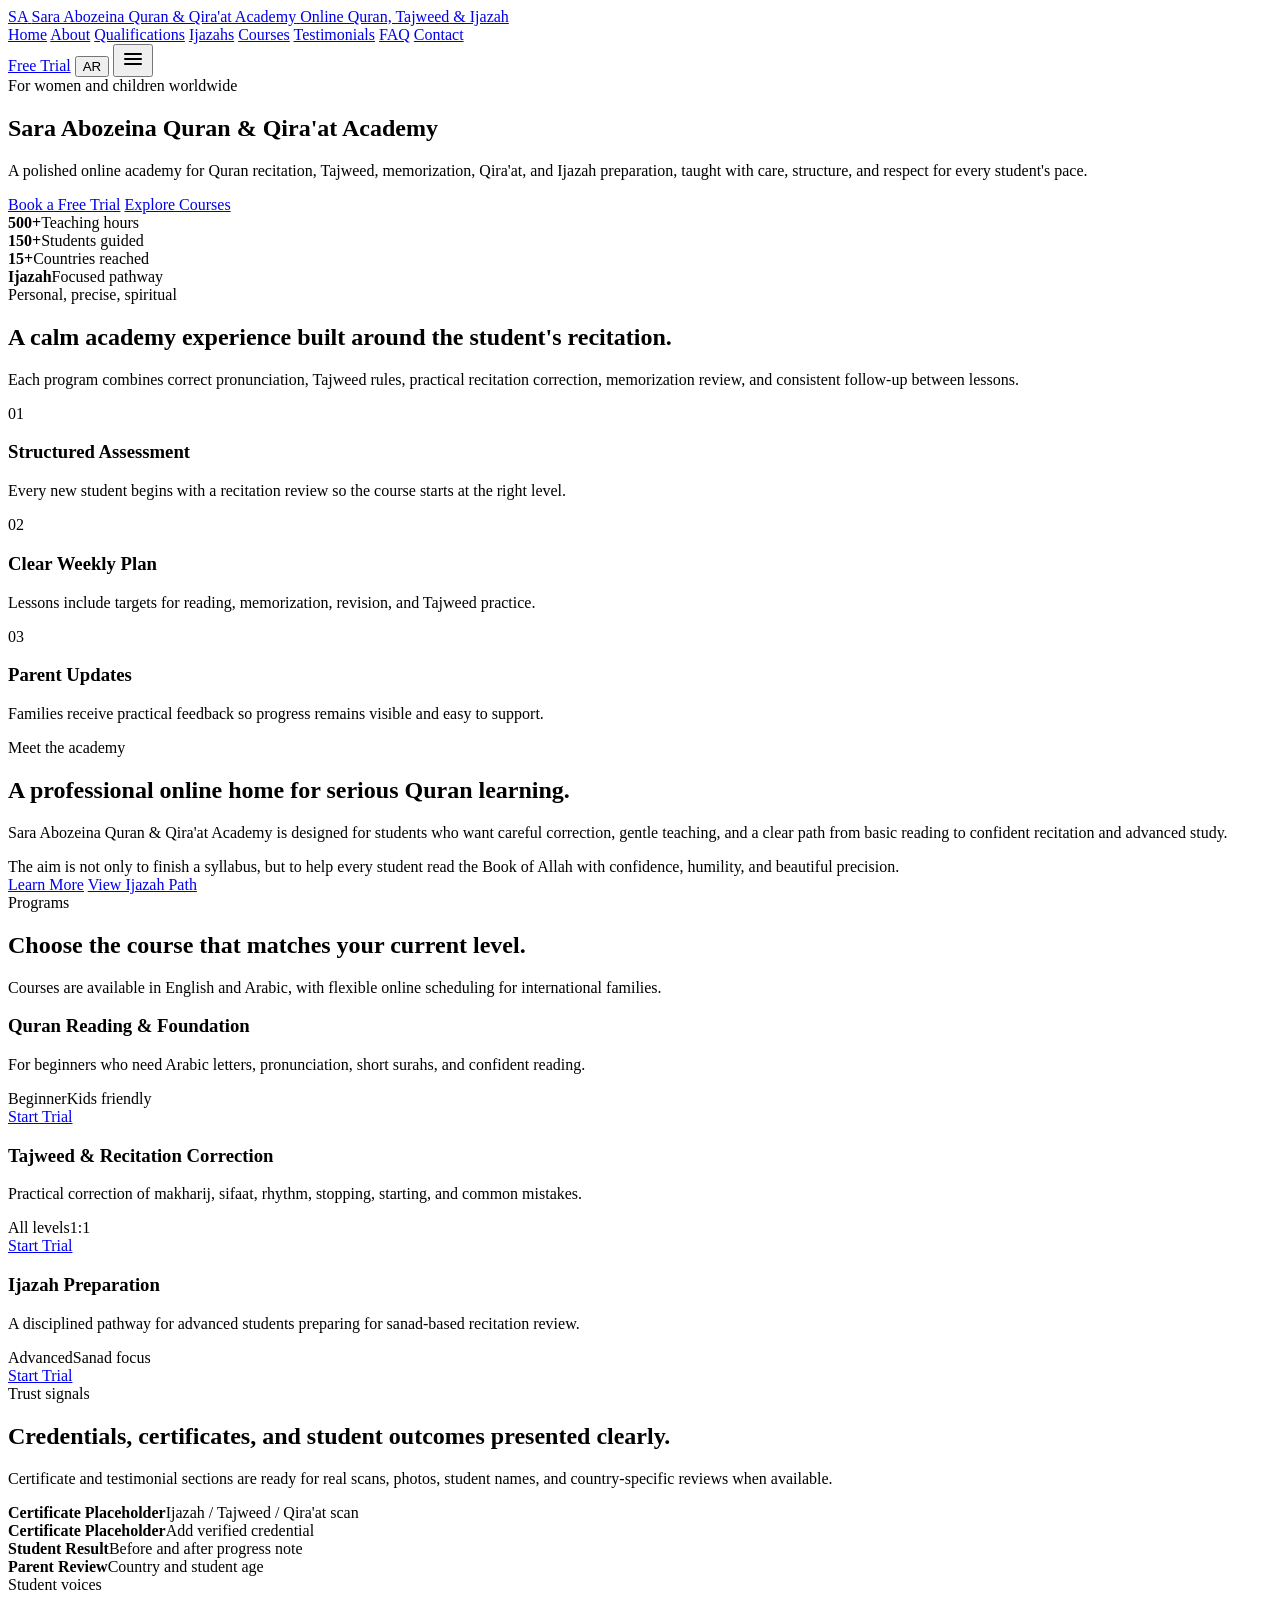
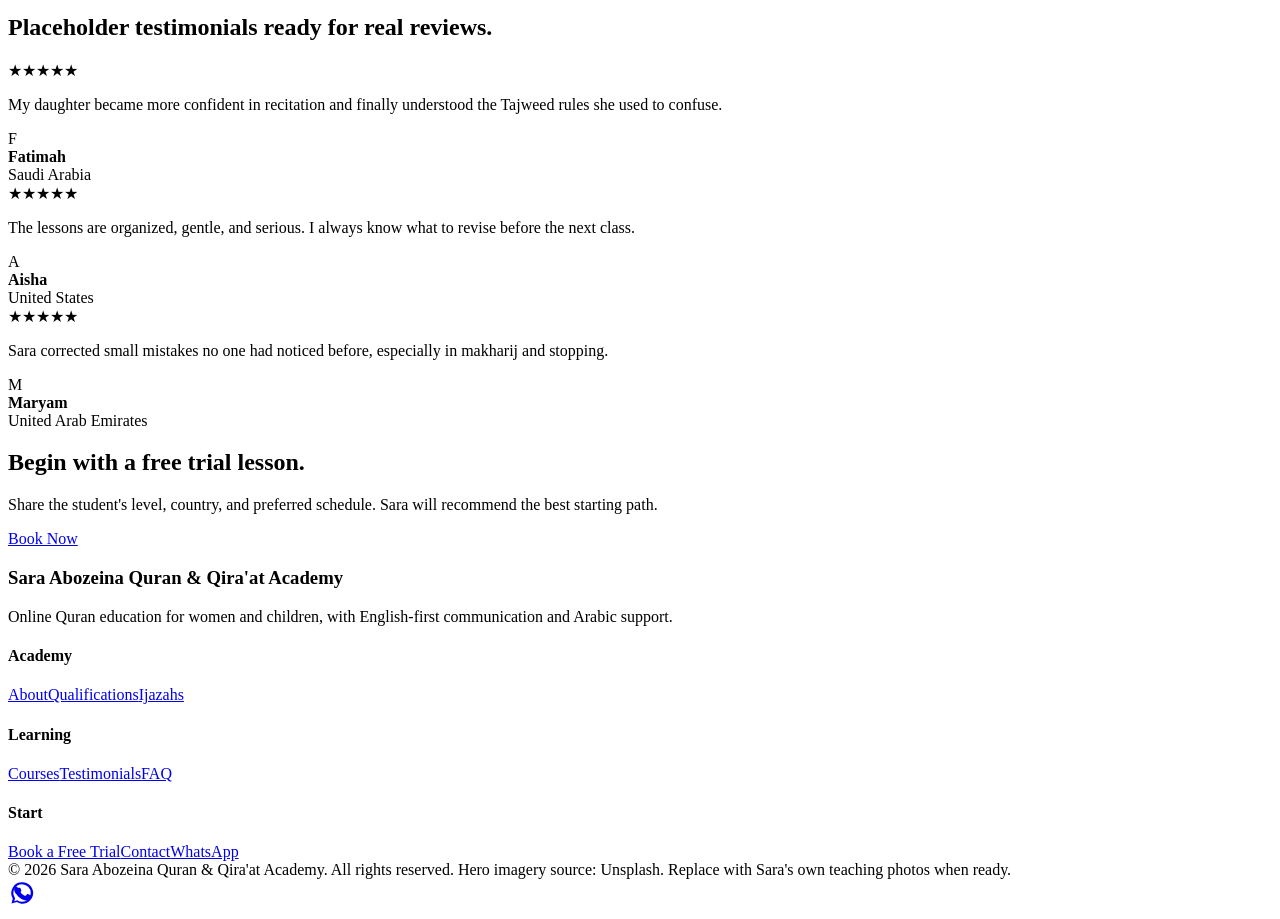
==== index.html @ 7ac43f40 "Add files via upload" ====
<!doctype html>
<html lang="en">
<head>
  <meta charset="utf-8">
  <meta name="viewport" content="width=device-width, initial-scale=1">
  <title>Sara Abozeina Quran & Qira'at Academy | Online Quran, Tajweed, and Ijazah</title>
  <meta name="description" content="Elegant bilingual online Quran academy led by Sara Abozeina, offering Quran recitation, Tajweed, memorization, Qira'at, and Ijazah preparation for women and children.">
  <meta property="og:title" content="Sara Abozeina Quran & Qira'at Academy">
  <meta property="og:description" content="Online Quran, Tajweed, Qira'at, and Ijazah learning with a certified female teacher.">
  <meta property="og:type" content="website">
  <link rel="canonical" href="https://quraan022.github.io/">
  <script type="application/ld+json">
  {
    "@context": "https://schema.org",
    "@type": "EducationalOrganization",
    "name": "Sara Abozeina Quran & Qira'at Academy",
    "description": "Online Quran, Tajweed, memorization, Qira'at, and Ijazah preparation for women and children.",
    "url": "https://quraan022.github.io/",
    "sameAs": [],
    "areaServed": "Worldwide",
    "availableLanguage": ["English", "Arabic"],
    "offers": {
      "@type": "Offer",
      "name": "Free Quran Trial Lesson",
      "category": "Online Quran Education"
    },
    "hasOfferCatalog": {
      "@type": "OfferCatalog",
      "name": "Online Quran Courses",
      "itemListElement": [
        { "@type": "Offer", "itemOffered": { "@type": "Course", "name": "Quran Reading Foundation" } },
        { "@type": "Offer", "itemOffered": { "@type": "Course", "name": "Tajweed and Recitation Correction" } },
        { "@type": "Offer", "itemOffered": { "@type": "Course", "name": "Ijazah Preparation" } }
      ]
    }
  }
  </script>
  <link rel="stylesheet" href="assets/css/styles.css">
</head>
<body>
  <header class="site-header">
    <div class="nav-wrap">
      <a class="brand" href="index.html" aria-label="Sara Abozeina Quran & Qira'at Academy">
        <span class="brand-mark">SA</span>
        <span>
          <span class="brand-name" data-en="Sara Abozeina Quran & Qira'at Academy" data-ar="أكاديمية سارة أبوزينة للقرآن والقراءات">Sara Abozeina Quran & Qira'at Academy</span>
          <span class="brand-sub" data-en="Online Quran, Tajweed & Ijazah" data-ar="تعليم القرآن والتجويد والإجازة عن بعد">Online Quran, Tajweed & Ijazah</span>
        </span>
      </a>
      <nav class="nav-links" aria-label="Primary navigation">
        <a class="active" href="index.html" data-en="Home" data-ar="الرئيسية">Home</a>
        <a href="about.html" data-en="About" data-ar="عن المعلمة">About</a>
        <a href="qualifications.html" data-en="Qualifications" data-ar="المؤهلات">Qualifications</a>
        <a href="ijazahs.html" data-en="Ijazahs" data-ar="الإجازات">Ijazahs</a>
        <a href="courses.html" data-en="Courses" data-ar="الدورات">Courses</a>
        <a href="testimonials.html" data-en="Testimonials" data-ar="آراء الطالبات">Testimonials</a>
        <a href="faq.html" data-en="FAQ" data-ar="الأسئلة">FAQ</a>
        <a href="contact.html" data-en="Contact" data-ar="تواصل">Contact</a>
      </nav>
      <div class="nav-actions">
        <a class="btn btn-primary" href="book.html" data-en="Free Trial" data-ar="تجربة مجانية">Free Trial</a>
        <button class="lang-toggle" type="button">AR</button>
        <button class="menu-toggle" type="button" aria-expanded="false" aria-label="Open menu">
          <svg width="24" height="24" viewBox="0 0 24 24" fill="none" aria-hidden="true"><path d="M4 7h16M4 12h16M4 17h16" stroke="currentColor" stroke-width="2" stroke-linecap="round"/></svg>
        </button>
      </div>
    </div>
  </header>

  <main class="main">
    <section class="hero">
      <div class="hero-inner">
        <div class="hero-content">
          <span class="eyebrow" data-en="For women and children worldwide" data-ar="للنساء والأطفال حول العالم">For women and children worldwide</span>
          <h1 data-en="Sara Abozeina Quran & Qira'at Academy" data-ar="أكاديمية سارة أبوزينة للقرآن والقراءات">Sara Abozeina Quran & Qira'at Academy</h1>
          <p data-en="A polished online academy for Quran recitation, Tajweed, memorization, Qira'at, and Ijazah preparation, taught with care, structure, and respect for every student's pace." data-ar="أكاديمية إلكترونية راقية لتعليم تلاوة القرآن والتجويد والحفظ والقراءات والاستعداد للإجازة، بمنهج واضح ورعاية تناسب مستوى كل طالبة وطفل.">A polished online academy for Quran recitation, Tajweed, memorization, Qira'at, and Ijazah preparation, taught with care, structure, and respect for every student's pace.</p>
          <div class="hero-actions">
            <a class="btn btn-primary" href="book.html" data-en="Book a Free Trial" data-ar="احجزي تجربة مجانية">Book a Free Trial</a>
            <a class="btn btn-secondary" href="courses.html" data-en="Explore Courses" data-ar="استكشفي الدورات">Explore Courses</a>
          </div>
          <div class="hero-badges" aria-label="Academy highlights">
            <div class="metric"><strong>500+</strong><span data-en="Teaching hours" data-ar="ساعة تدريس">Teaching hours</span></div>
            <div class="metric"><strong>150+</strong><span data-en="Students guided" data-ar="طالبة وطالب">Students guided</span></div>
            <div class="metric"><strong>15+</strong><span data-en="Countries reached" data-ar="دولة">Countries reached</span></div>
            <div class="metric"><strong data-en="Ijazah" data-ar="إجازة">Ijazah</strong><span data-en="Focused pathway" data-ar="مسار متخصص">Focused pathway</span></div>
          </div>
        </div>
      </div>
    </section>

    <section class="section">
      <div class="container">
        <div class="section-head">
          <div>
            <span class="eyebrow" data-en="Personal, precise, spiritual" data-ar="تعليم شخصي ومتقن وإيماني">Personal, precise, spiritual</span>
            <h2 data-en="A calm academy experience built around the student's recitation." data-ar="تجربة تعليمية هادئة تتمحور حول تلاوة الطالبة.">A calm academy experience built around the student's recitation.</h2>
          </div>
          <p data-en="Each program combines correct pronunciation, Tajweed rules, practical recitation correction, memorization review, and consistent follow-up between lessons." data-ar="تجمع البرامج بين تصحيح النطق، قواعد التجويد، التطبيق العملي، مراجعة الحفظ، والمتابعة المنتظمة بين الحصص.">Each program combines correct pronunciation, Tajweed rules, practical recitation correction, memorization review, and consistent follow-up between lessons.</p>
        </div>
        <div class="grid grid-3">
          <article class="card">
            <div class="icon">01</div>
            <h3 data-en="Structured Assessment" data-ar="تقييم منظم">Structured Assessment</h3>
            <p data-en="Every new student begins with a recitation review so the course starts at the right level." data-ar="تبدأ كل طالبة بتقييم للتلاوة حتى يبدأ البرنامج من المستوى المناسب.">Every new student begins with a recitation review so the course starts at the right level.</p>
          </article>
          <article class="card">
            <div class="icon">02</div>
            <h3 data-en="Clear Weekly Plan" data-ar="خطة أسبوعية واضحة">Clear Weekly Plan</h3>
            <p data-en="Lessons include targets for reading, memorization, revision, and Tajweed practice." data-ar="تشمل الحصص أهدافا للقراءة والحفظ والمراجعة والتطبيق التجويدي.">Lessons include targets for reading, memorization, revision, and Tajweed practice.</p>
          </article>
          <article class="card">
            <div class="icon">03</div>
            <h3 data-en="Parent Updates" data-ar="متابعة مع ولي الأمر">Parent Updates</h3>
            <p data-en="Families receive practical feedback so progress remains visible and easy to support." data-ar="تحصل الأسرة على ملاحظات عملية حتى يكون التقدم واضحا وسهل المتابعة.">Families receive practical feedback so progress remains visible and easy to support.</p>
          </article>
        </div>
      </div>
    </section>

    <section class="section alt">
      <div class="container split">
        <div class="portrait-panel" role="img" aria-label="Quran learning environment"></div>
        <div>
          <span class="eyebrow" data-en="Meet the academy" data-ar="عن الأكاديمية">Meet the academy</span>
          <h2 data-en="A professional online home for serious Quran learning." data-ar="بيئة إلكترونية احترافية لتعلم القرآن بجدية.">A professional online home for serious Quran learning.</h2>
          <p class="lead" data-en="Sara Abozeina Quran & Qira'at Academy is designed for students who want careful correction, gentle teaching, and a clear path from basic reading to confident recitation and advanced study." data-ar="صممت أكاديمية سارة أبوزينة للطالبات والأطفال الذين يريدون تصحيحا دقيقا، تعليما رفيقا، ومسارا واضحا من القراءة الأساسية إلى التلاوة المتقنة والدراسة المتقدمة.">Sara Abozeina Quran & Qira'at Academy is designed for students who want careful correction, gentle teaching, and a clear path from basic reading to confident recitation and advanced study.</p>
          <div class="quote-panel" data-en="The aim is not only to finish a syllabus, but to help every student read the Book of Allah with confidence, humility, and beautiful precision." data-ar="الهدف ليس إنهاء منهج فقط، بل أن تقرأ كل طالبة كتاب الله بثقة وخشوع وإتقان جميل.">The aim is not only to finish a syllabus, but to help every student read the Book of Allah with confidence, humility, and beautiful precision.</div>
          <div class="section-actions">
            <a class="btn btn-outline" href="about.html" data-en="Learn More" data-ar="اعرفي المزيد">Learn More</a>
            <a class="btn btn-primary" href="ijazahs.html" data-en="View Ijazah Path" data-ar="مسار الإجازة">View Ijazah Path</a>
          </div>
        </div>
      </div>
    </section>

    <section class="section">
      <div class="container">
        <div class="section-head center">
          <span class="eyebrow" data-en="Programs" data-ar="البرامج">Programs</span>
          <h2 data-en="Choose the course that matches your current level." data-ar="اختاري الدورة المناسبة لمستواك الحالي.">Choose the course that matches your current level.</h2>
          <p data-en="Courses are available in English and Arabic, with flexible online scheduling for international families." data-ar="الدورات متاحة بالإنجليزية والعربية مع مواعيد مرنة للأسر في مختلف الدول.">Courses are available in English and Arabic, with flexible online scheduling for international families.</p>
        </div>
        <div class="grid grid-3">
          <article class="course">
            <h3 data-en="Quran Reading & Foundation" data-ar="تأسيس قراءة القرآن">Quran Reading & Foundation</h3>
            <p data-en="For beginners who need Arabic letters, pronunciation, short surahs, and confident reading." data-ar="للمبتدئات والأطفال لتعلم الحروف والنطق والسور القصيرة والقراءة بثقة.">For beginners who need Arabic letters, pronunciation, short surahs, and confident reading.</p>
            <div class="course-meta"><span class="pill" data-en="Beginner" data-ar="مبتدئ">Beginner</span><span class="pill" data-en="Kids friendly" data-ar="مناسب للأطفال">Kids friendly</span></div>
            <a class="btn btn-outline" href="book.html" data-en="Start Trial" data-ar="ابدئي التجربة">Start Trial</a>
          </article>
          <article class="course">
            <h3 data-en="Tajweed & Recitation Correction" data-ar="التجويد وتصحيح التلاوة">Tajweed & Recitation Correction</h3>
            <p data-en="Practical correction of makharij, sifaat, rhythm, stopping, starting, and common mistakes." data-ar="تصحيح عملي للمخارج والصفات والإيقاع والوقف والابتداء والأخطاء الشائعة.">Practical correction of makharij, sifaat, rhythm, stopping, starting, and common mistakes.</p>
            <div class="course-meta"><span class="pill" data-en="All levels" data-ar="كل المستويات">All levels</span><span class="pill" data-en="1:1" data-ar="فردي">1:1</span></div>
            <a class="btn btn-outline" href="book.html" data-en="Start Trial" data-ar="ابدئي التجربة">Start Trial</a>
          </article>
          <article class="course">
            <h3 data-en="Ijazah Preparation" data-ar="الاستعداد للإجازة">Ijazah Preparation</h3>
            <p data-en="A disciplined pathway for advanced students preparing for sanad-based recitation review." data-ar="مسار منضبط للطالبات المتقدمات للاستعداد للمراجعة بالسند.">A disciplined pathway for advanced students preparing for sanad-based recitation review.</p>
            <div class="course-meta"><span class="pill" data-en="Advanced" data-ar="متقدم">Advanced</span><span class="pill" data-en="Sanad focus" data-ar="تركيز على السند">Sanad focus</span></div>
            <a class="btn btn-outline" href="book.html" data-en="Start Trial" data-ar="ابدئي التجربة">Start Trial</a>
          </article>
        </div>
      </div>
    </section>

    <section class="section alt">
      <div class="container">
        <div class="section-head">
          <div>
            <span class="eyebrow" data-en="Trust signals" data-ar="ما يعزز الثقة">Trust signals</span>
            <h2 data-en="Credentials, certificates, and student outcomes presented clearly." data-ar="المؤهلات والشهادات ونتائج الطالبات تعرض بوضوح.">Credentials, certificates, and student outcomes presented clearly.</h2>
          </div>
          <p data-en="Certificate and testimonial sections are ready for real scans, photos, student names, and country-specific reviews when available." data-ar="أقسام الشهادات وآراء الطالبات جاهزة لإضافة الصور الحقيقية والأسماء والدول عند توفرها.">Certificate and testimonial sections are ready for real scans, photos, student names, and country-specific reviews when available.</p>
        </div>
        <div class="grid grid-4">
          <div class="certificate"><div><strong data-en="Certificate Placeholder" data-ar="مكان صورة شهادة">Certificate Placeholder</strong><span data-en="Ijazah / Tajweed / Qira'at scan" data-ar="صورة إجازة أو شهادة تجويد أو قراءات">Ijazah / Tajweed / Qira'at scan</span></div></div>
          <div class="certificate"><div><strong data-en="Certificate Placeholder" data-ar="مكان صورة شهادة">Certificate Placeholder</strong><span data-en="Add verified credential" data-ar="إضافة مؤهل موثق">Add verified credential</span></div></div>
          <div class="certificate"><div><strong data-en="Student Result" data-ar="نتيجة طالبة">Student Result</strong><span data-en="Before and after progress note" data-ar="ملاحظة تقدم قبل وبعد">Before and after progress note</span></div></div>
          <div class="certificate"><div><strong data-en="Parent Review" data-ar="رأي ولي الأمر">Parent Review</strong><span data-en="Country and student age" data-ar="الدولة وعمر الطالبة">Country and student age</span></div></div>
        </div>
      </div>
    </section>

    <section class="section">
      <div class="container">
        <div class="section-head center">
          <span class="eyebrow" data-en="Student voices" data-ar="آراء الطالبات">Student voices</span>
          <h2 data-en="Placeholder testimonials ready for real reviews." data-ar="نماذج آراء جاهزة للاستبدال بآراء حقيقية.">Placeholder testimonials ready for real reviews.</h2>
        </div>
        <div class="grid grid-3">
          <article class="testimonial">
            <div class="stars">★★★★★</div>
            <p data-en="My daughter became more confident in recitation and finally understood the Tajweed rules she used to confuse." data-ar="ابنتي أصبحت أكثر ثقة في التلاوة وفهمت قواعد التجويد التي كانت تخلط بينها.">My daughter became more confident in recitation and finally understood the Tajweed rules she used to confuse.</p>
            <div class="person"><span class="avatar">F</span><div><strong>Fatimah</strong><br><span data-en="Saudi Arabia" data-ar="السعودية">Saudi Arabia</span></div></div>
          </article>
          <article class="testimonial">
            <div class="stars">★★★★★</div>
            <p data-en="The lessons are organized, gentle, and serious. I always know what to revise before the next class." data-ar="الحصص منظمة ورفيقة وجادة، وأعرف دائما ما أراجعه قبل الحصة التالية.">The lessons are organized, gentle, and serious. I always know what to revise before the next class.</p>
            <div class="person"><span class="avatar">A</span><div><strong>Aisha</strong><br><span data-en="United States" data-ar="الولايات المتحدة">United States</span></div></div>
          </article>
          <article class="testimonial">
            <div class="stars">★★★★★</div>
            <p data-en="Sara corrected small mistakes no one had noticed before, especially in makharij and stopping." data-ar="صححت المعلمة سارة أخطاء دقيقة لم ينتبه لها أحد من قبل، خاصة في المخارج والوقف.">Sara corrected small mistakes no one had noticed before, especially in makharij and stopping.</p>
            <div class="person"><span class="avatar">M</span><div><strong>Maryam</strong><br><span data-en="United Arab Emirates" data-ar="الإمارات">United Arab Emirates</span></div></div>
          </article>
        </div>
      </div>
    </section>

    <section class="cta-band">
      <div class="container">
        <div>
          <h2 data-en="Begin with a free trial lesson." data-ar="ابدئي بحصة تجربة مجانية.">Begin with a free trial lesson.</h2>
          <p data-en="Share the student's level, country, and preferred schedule. Sara will recommend the best starting path." data-ar="شاركي مستوى الطالبة والدولة والموعد المناسب، وستقترح سارة أفضل بداية.">Share the student's level, country, and preferred schedule. Sara will recommend the best starting path.</p>
        </div>
        <a class="btn btn-primary" href="book.html" data-en="Book Now" data-ar="احجزي الآن">Book Now</a>
      </div>
    </section>
  </main>

  <footer class="site-footer">
    <div class="container">
      <div class="footer-grid">
        <div>
          <h3>Sara Abozeina Quran & Qira'at Academy</h3>
          <p data-en="Online Quran education for women and children, with English-first communication and Arabic support." data-ar="تعليم القرآن عن بعد للنساء والأطفال، بتواصل أساسي بالإنجليزية ودعم عربي.">Online Quran education for women and children, with English-first communication and Arabic support.</p>
        </div>
        <div><h4 data-en="Academy" data-ar="الأكاديمية">Academy</h4><div class="footer-links"><a href="about.html" data-en="About" data-ar="عن المعلمة">About</a><a href="qualifications.html" data-en="Qualifications" data-ar="المؤهلات">Qualifications</a><a href="ijazahs.html" data-en="Ijazahs" data-ar="الإجازات">Ijazahs</a></div></div>
        <div><h4 data-en="Learning" data-ar="التعلم">Learning</h4><div class="footer-links"><a href="courses.html" data-en="Courses" data-ar="الدورات">Courses</a><a href="testimonials.html" data-en="Testimonials" data-ar="آراء الطالبات">Testimonials</a><a href="faq.html" data-en="FAQ" data-ar="الأسئلة">FAQ</a></div></div>
        <div><h4 data-en="Start" data-ar="ابدئي">Start</h4><div class="footer-links"><a href="book.html" data-en="Book a Free Trial" data-ar="حجز تجربة مجانية">Book a Free Trial</a><a href="contact.html" data-en="Contact" data-ar="تواصل">Contact</a><a data-whatsapp-link href="#" data-en="WhatsApp" data-ar="واتساب">WhatsApp</a></div></div>
      </div>
      <div class="footer-bottom">
        <span data-en="© 2026 Sara Abozeina Quran & Qira'at Academy. All rights reserved." data-ar="© 2026 أكاديمية سارة أبوزينة للقرآن والقراءات. جميع الحقوق محفوظة.">© 2026 Sara Abozeina Quran & Qira'at Academy. All rights reserved.</span>
        <span data-en="Hero imagery source: Unsplash. Replace with Sara's own teaching photos when ready." data-ar="مصدر الصور: Unsplash. يستبدل لاحقا بصور تعليمية خاصة بسارة.">Hero imagery source: Unsplash. Replace with Sara's own teaching photos when ready.</span>
      </div>
    </div>
  </footer>

  <a class="whatsapp-float" data-whatsapp-link href="#" aria-label="WhatsApp">
    <svg width="28" height="28" viewBox="0 0 24 24" fill="none" aria-hidden="true"><path d="M8.9 7.8c.2-.4.4-.4.7-.4h.5c.2 0 .4.1.5.4.2.5.7 1.8.8 1.9.1.2.1.3 0 .5-.1.2-.2.3-.4.5-.2.2-.3.3-.1.6.2.3.8 1.3 1.7 2 .9.8 1.7 1 2 1.1.3.1.5.1.7-.2.2-.2.8-.9 1-1.2.2-.3.4-.2.7-.1.3.1 1.8.9 2.1 1 .3.2.5.2.5.4.1.2.1 1.1-.3 2.1-.4 1-2 1.8-2.8 1.9-.8.1-1.7.1-4-.8-3.4-1.3-5.6-4.8-5.8-5-.2-.3-1.4-1.9-1.4-3.6s.9-2.6 1.2-3Z" fill="currentColor"/><path d="M12 2.8a9.2 9.2 0 0 0-7.9 13.9L3 21l4.5-1.2A9.2 9.2 0 1 0 12 2.8Zm0 1.7a7.5 7.5 0 0 1 0 15 7.4 7.4 0 0 1-3.8-1l-.3-.2-2.5.7.7-2.4-.2-.4A7.5 7.5 0 0 1 12 4.5Z" fill="currentColor"/></svg>
  </a>
  <script src="assets/js/site.js"></script>
</body>
</html>
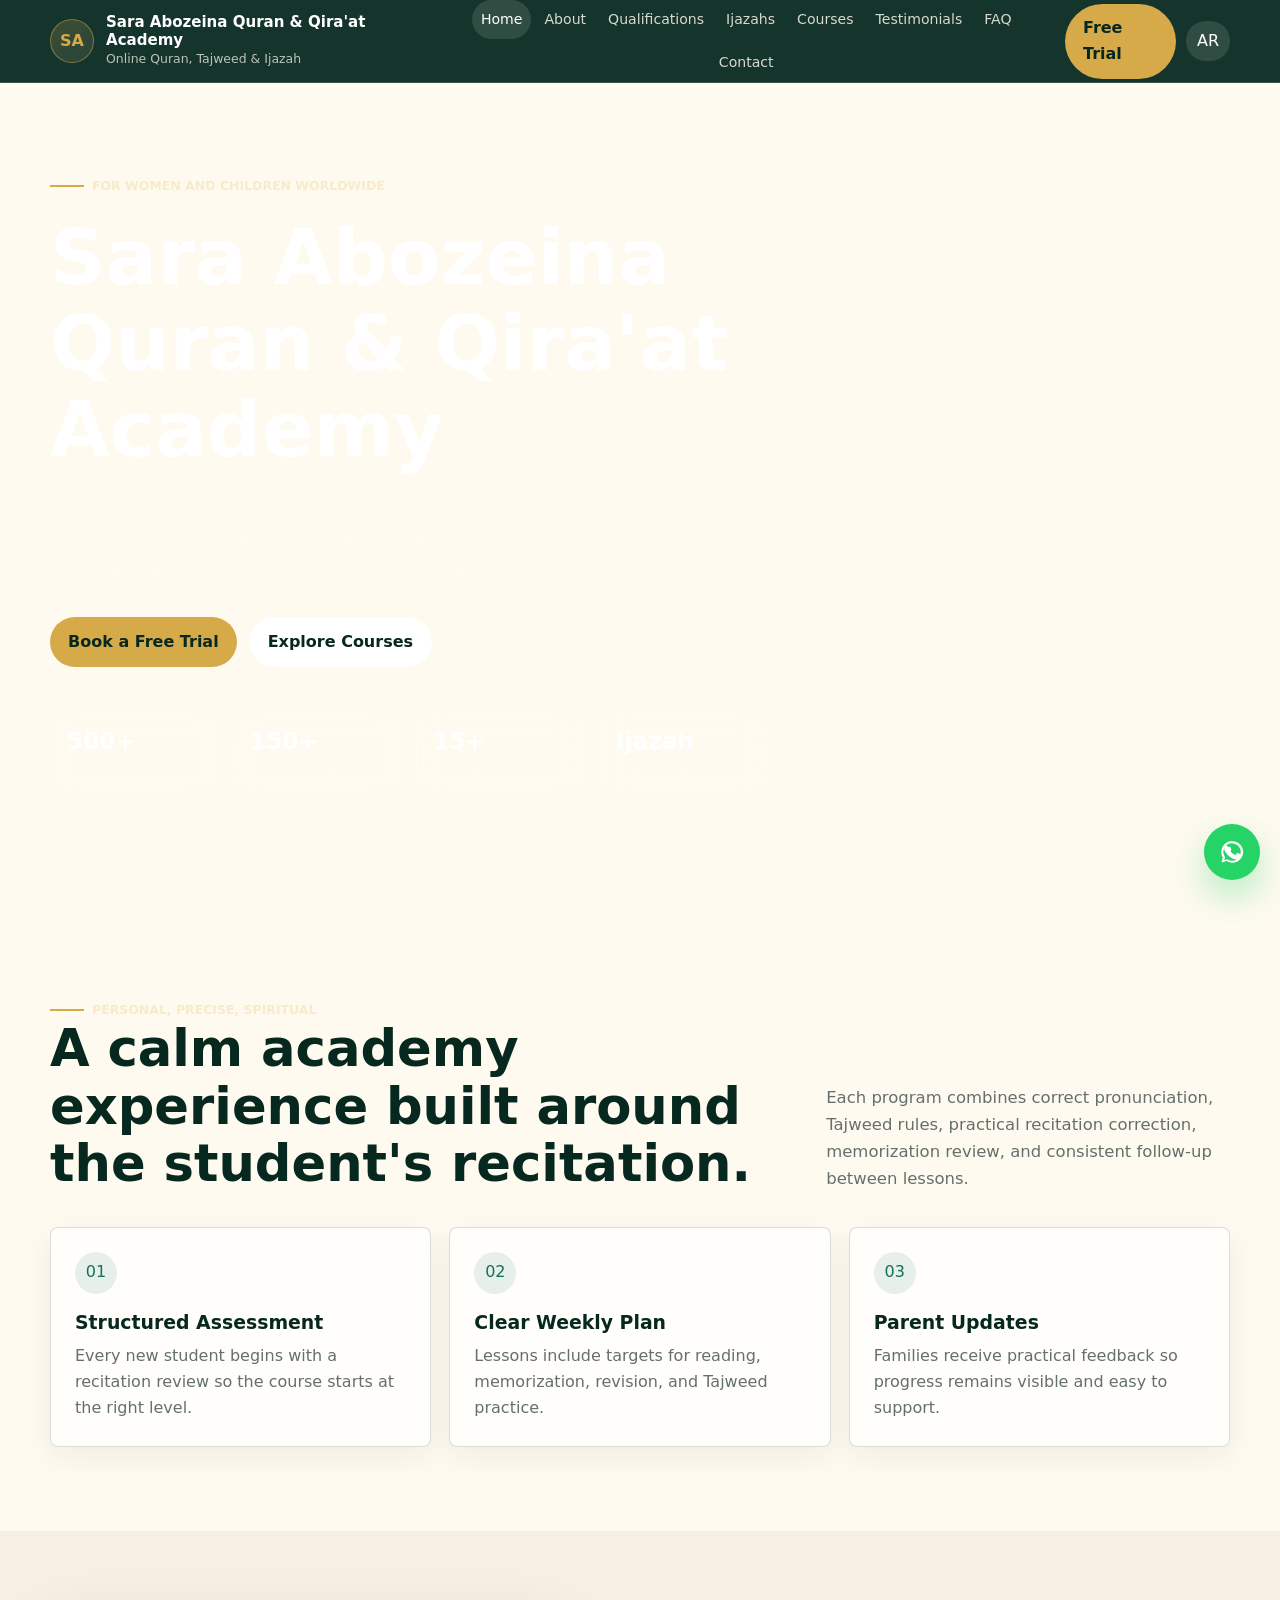
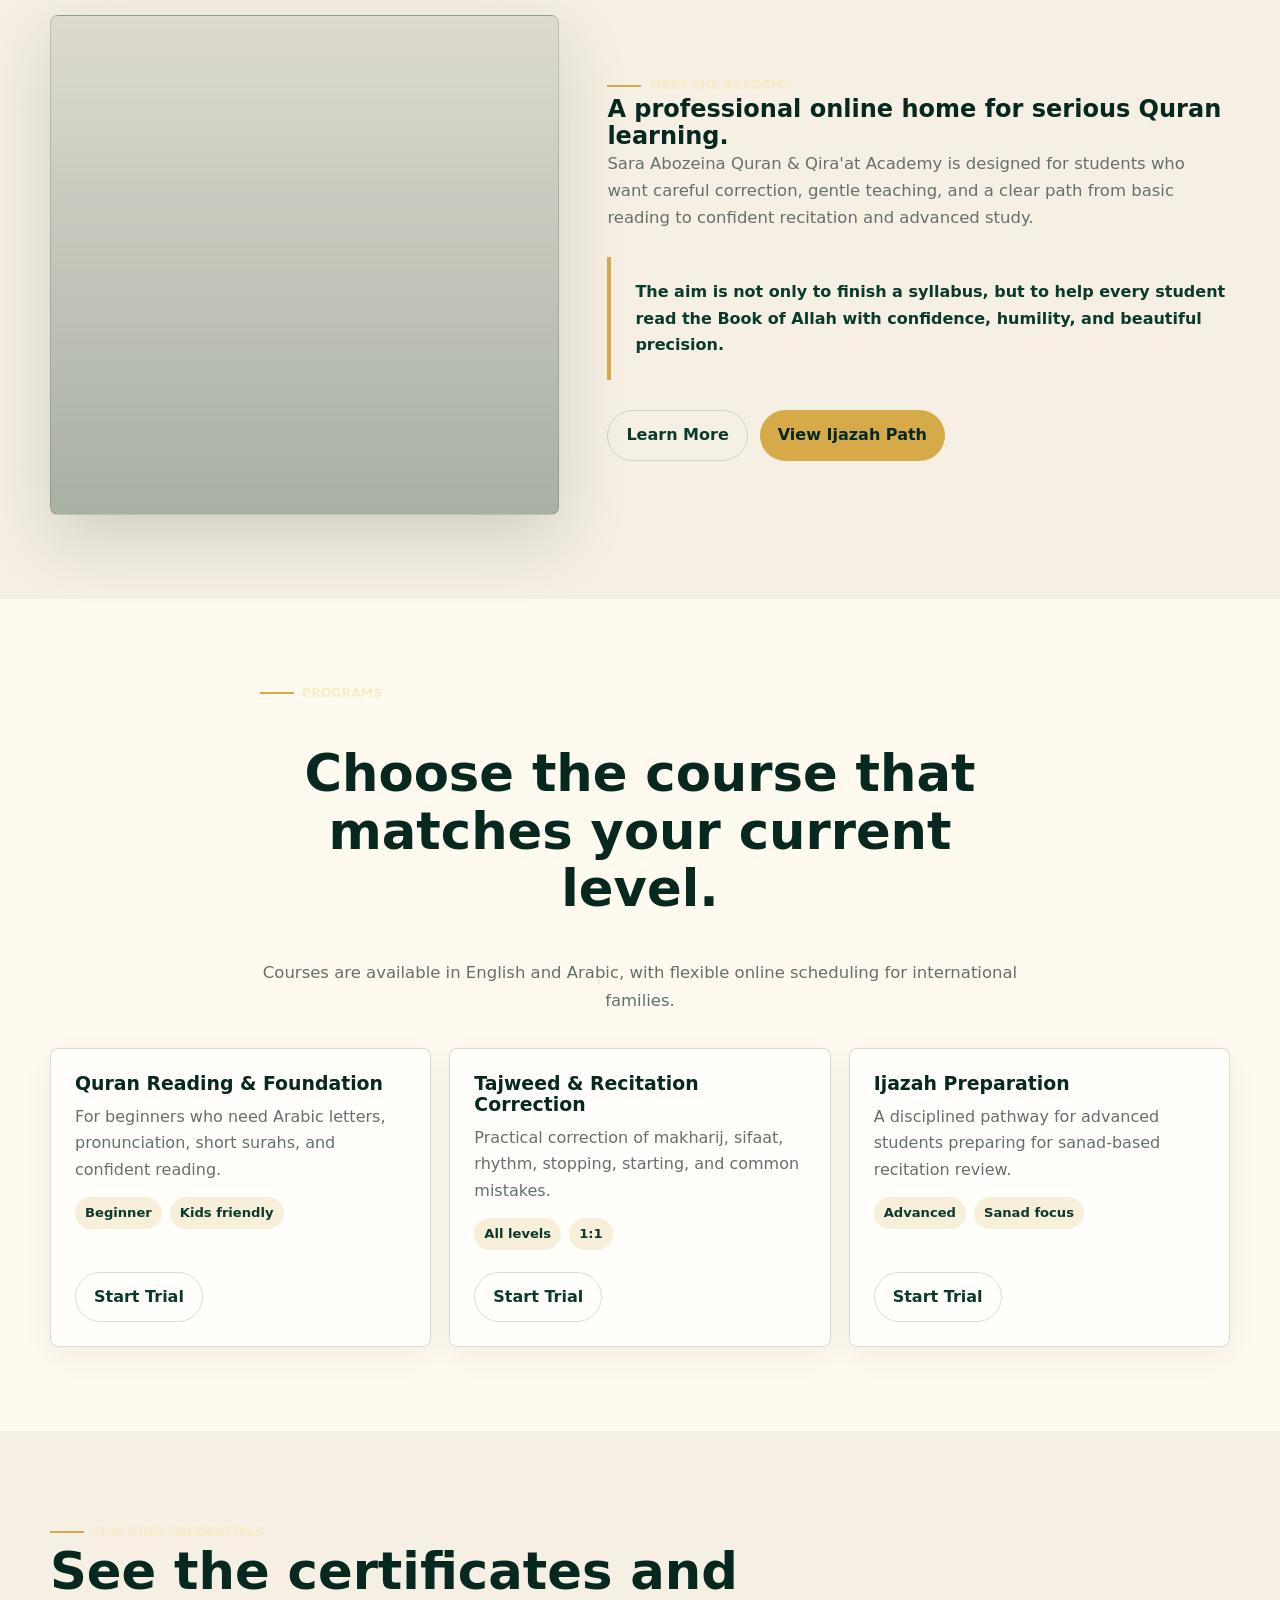
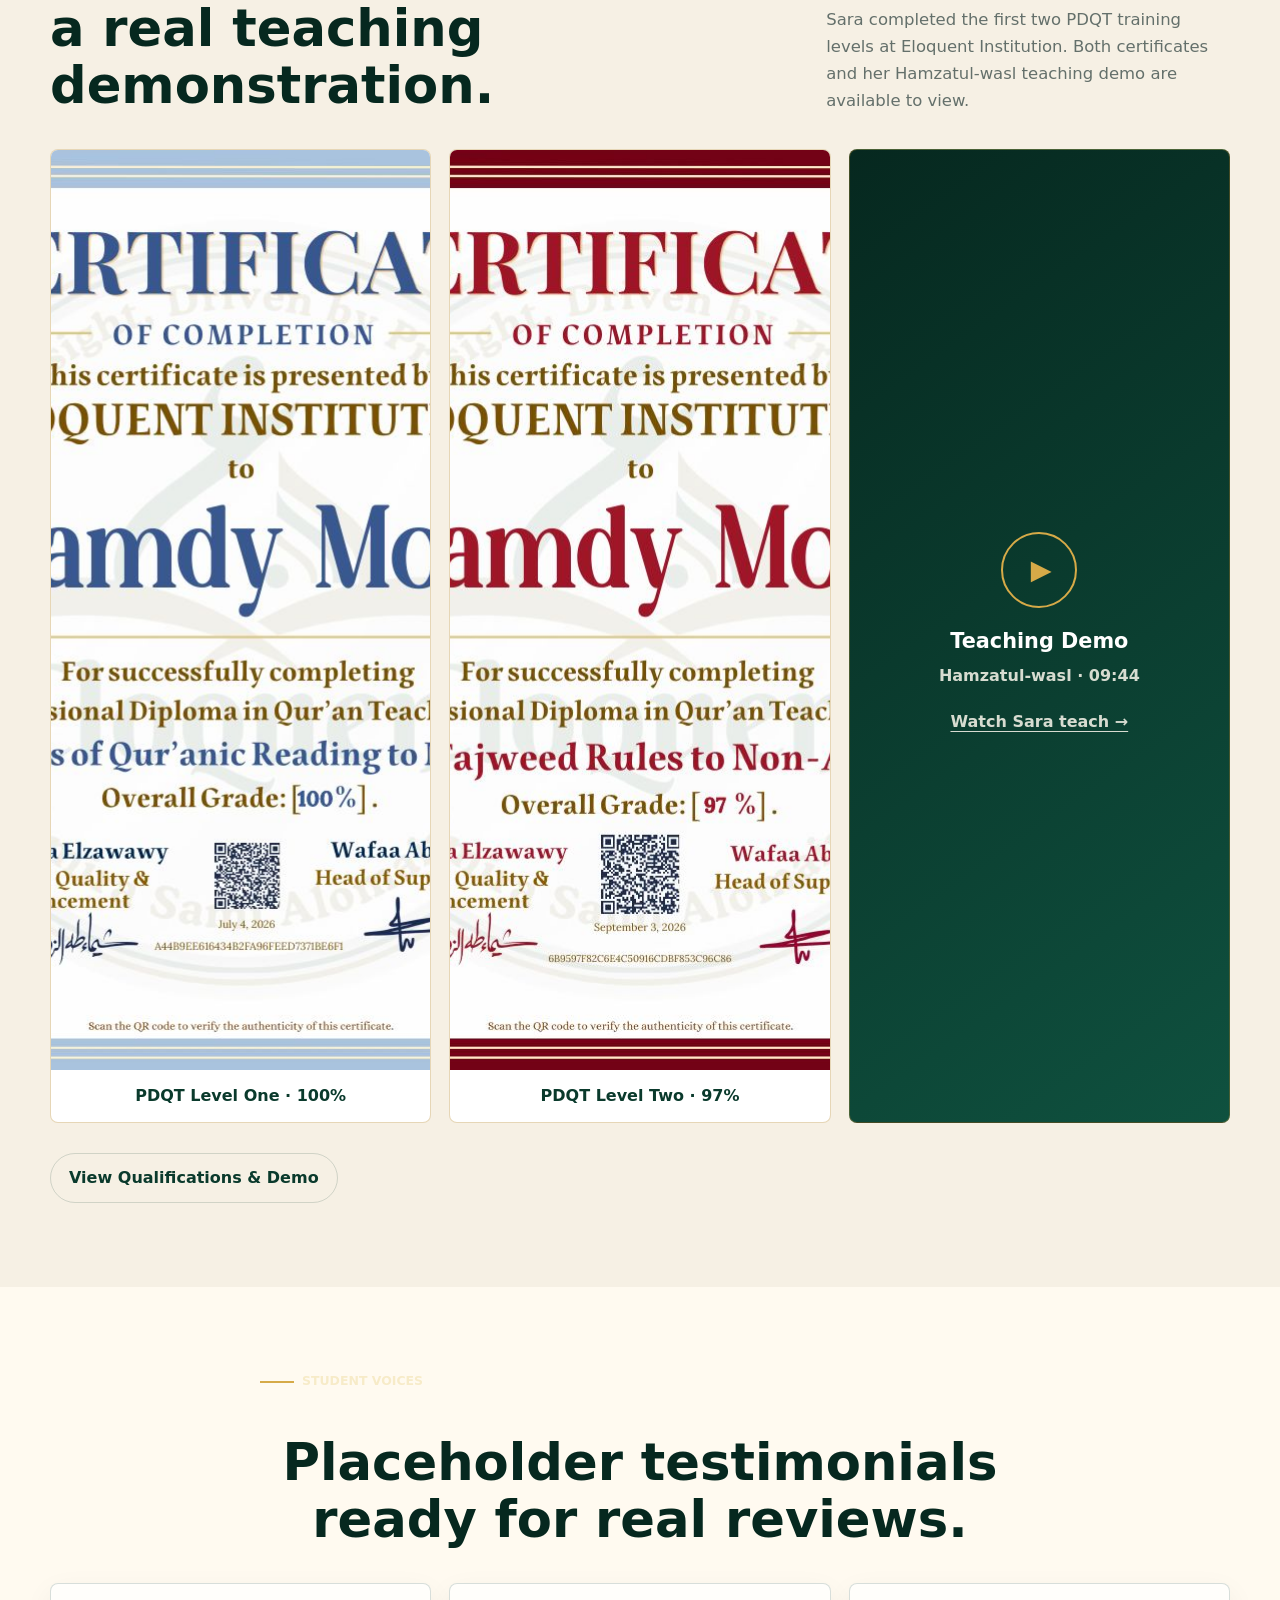
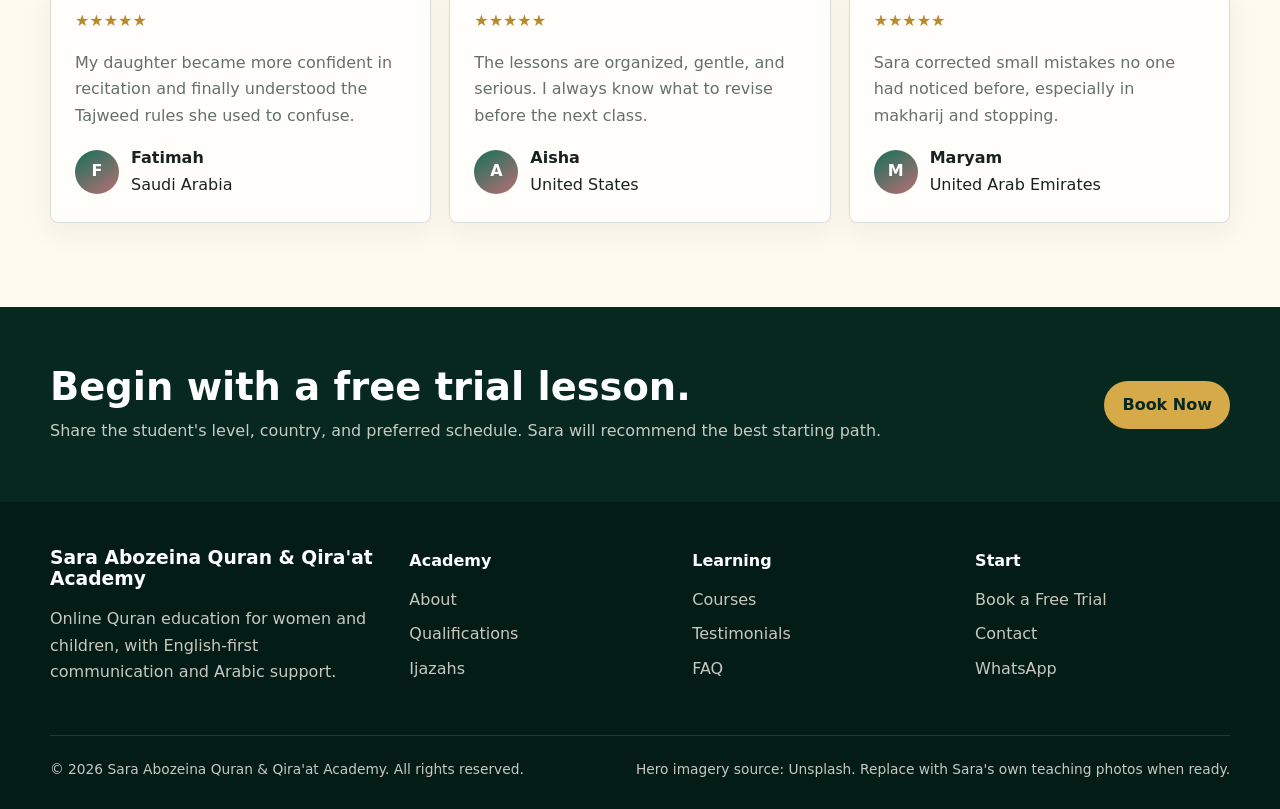
==== commit 6a9c5583: "Publish PDQT Level 1 and 2 certificates and Hamzatul-wasl teaching demo" ====
--- a/index.html
+++ b/index.html
@@ -163,21 +163,19 @@
       </div>
     </section>
 
-    <section class="section alt">
-      <div class="container">
-        <div class="section-head">
-          <div>
-            <span class="eyebrow" data-en="Trust signals" data-ar="ما يعزز الثقة">Trust signals</span>
-            <h2 data-en="Credentials, certificates, and student outcomes presented clearly." data-ar="المؤهلات والشهادات ونتائج الطالبات تعرض بوضوح.">Credentials, certificates, and student outcomes presented clearly.</h2>
-          </div>
-          <p data-en="Certificate and testimonial sections are ready for real scans, photos, student names, and country-specific reviews when available." data-ar="أقسام الشهادات وآراء الطالبات جاهزة لإضافة الصور الحقيقية والأسماء والدول عند توفرها.">Certificate and testimonial sections are ready for real scans, photos, student names, and country-specific reviews when available.</p>
-        </div>
-        <div class="grid grid-4">
-          <div class="certificate"><div><strong data-en="Certificate Placeholder" data-ar="مكان صورة شهادة">Certificate Placeholder</strong><span data-en="Ijazah / Tajweed / Qira'at scan" data-ar="صورة إجازة أو شهادة تجويد أو قراءات">Ijazah / Tajweed / Qira'at scan</span></div></div>
-          <div class="certificate"><div><strong data-en="Certificate Placeholder" data-ar="مكان صورة شهادة">Certificate Placeholder</strong><span data-en="Add verified credential" data-ar="إضافة مؤهل موثق">Add verified credential</span></div></div>
-          <div class="certificate"><div><strong data-en="Student Result" data-ar="نتيجة طالبة">Student Result</strong><span data-en="Before and after progress note" data-ar="ملاحظة تقدم قبل وبعد">Before and after progress note</span></div></div>
-          <div class="certificate"><div><strong data-en="Parent Review" data-ar="رأي ولي الأمر">Parent Review</strong><span data-en="Country and student age" data-ar="الدولة وعمر الطالبة">Country and student age</span></div></div>
-        </div>
+    <section class="section alt" id="credentials">
+      <div class="container">
+        <div class="section-head"><div>
+          <span class="eyebrow" data-en="Teaching credentials" data-ar="الشهادات ونموذج الشرح">Teaching credentials</span>
+          <h2 data-en="See the certificates and a real teaching demonstration." data-ar="شاهدي شهادات الدورة ونموذجًا حقيقيًا من الشرح.">See the certificates and a real teaching demonstration.</h2></div>
+          <p data-en="Sara completed the first two PDQT training levels at Eloquent Institution. Both certificates and her Hamzatul-wasl teaching demo are available to view." data-ar="أتمت سارة المستويين الأول والثاني من برنامج PDQT لدى مؤسسة Eloquent. الشهادتان ونموذج شرح همزة الوصل متاحان للاطلاع.">Sara completed the first two PDQT training levels at Eloquent Institution. Both certificates and her Hamzatul-wasl teaching demo are available to view.</p>
+        </div>
+        <div class="grid grid-3 credential-home-grid">
+          <a class="credential-home-card" href="assets/certificates/pdqt-level-1.pdf" target="_blank" rel="noopener"><img src="assets/certificates/pdqt-level-1.jpg" alt="PDQT Level One certificate issued to Sara Hamdy Mohamed" loading="lazy" width="1300" height="920"><span data-en="PDQT Level One · 100%" data-ar="شهادة المستوى الأول · ١٠٠٪">PDQT Level One · 100%</span></a>
+          <a class="credential-home-card" href="assets/certificates/pdqt-level-2.pdf" target="_blank" rel="noopener"><img src="assets/certificates/pdqt-level-2.jpg" alt="PDQT Level Two certificate issued to Sara Hamdy Mohamed" loading="lazy" width="1300" height="920"><span data-en="PDQT Level Two · 97%" data-ar="شهادة المستوى الثاني · ٩٧٪">PDQT Level Two · 97%</span></a>
+          <a class="credential-home-card demo-home-card" href="qualifications.html#demo"><span class="demo-play" aria-hidden="true">▶</span><strong data-en="Teaching Demo" data-ar="ديمو الشرح">Teaching Demo</strong><span data-en="Hamzatul-wasl · 09:44" data-ar="همزة الوصل · ٠٩:٤٤">Hamzatul-wasl · 09:44</span><span class="demo-watch" data-en="Watch Sara teach →" data-ar="شاهدي شرح سارة ←">Watch Sara teach →</span></a>
+        </div>
+        <div class="section-actions"><a class="btn btn-outline" href="qualifications.html" data-en="View Qualifications &amp; Demo" data-ar="عرض الشهادات والديمو">View Qualifications &amp; Demo</a></div>
       </div>
     </section>
 
--- a/assets/css/styles.css
+++ b/assets/css/styles.css
@@ -0,0 +1,848 @@
+:root {
+  --emerald-950: #06281f;
+  --emerald-900: #0a3a2c;
+  --emerald-800: #0f513f;
+  --emerald-700: #14705a;
+  --gold-600: #b88a2f;
+  --gold-500: #d6aa48;
+  --gold-100: #f7ebc8;
+  --ivory: #fffaf0;
+  --cream: #f6f0e4;
+  --clay: #9d5f46;
+  --rose: #bb6f73;
+  --ink: #18221f;
+  --muted: #64706b;
+  --line: rgba(10, 58, 44, 0.16);
+  --shadow: 0 24px 70px rgba(6, 40, 31, 0.16);
+  --radius: 8px;
+  font-family: Inter, ui-sans-serif, system-ui, -apple-system, BlinkMacSystemFont, "Segoe UI", sans-serif;
+}
+
+* {
+  box-sizing: border-box;
+}
+
+html {
+  scroll-behavior: smooth;
+}
+
+body {
+  margin: 0;
+  background: var(--ivory);
+  color: var(--ink);
+  line-height: 1.65;
+}
+
+body[dir="rtl"] {
+  font-family: "Segoe UI", Tahoma, Arial, sans-serif;
+}
+
+a {
+  color: inherit;
+  text-decoration: none;
+}
+
+img {
+  display: block;
+  max-width: 100%;
+}
+
+.site-header {
+  position: sticky;
+  top: 0;
+  z-index: 20;
+  border-bottom: 1px solid rgba(255, 250, 240, 0.16);
+  background: rgba(6, 40, 31, 0.94);
+  color: #fff;
+  backdrop-filter: blur(16px);
+}
+
+.nav-wrap {
+  width: min(1180px, calc(100% - 32px));
+  margin: 0 auto;
+  display: flex;
+  align-items: center;
+  justify-content: space-between;
+  min-height: 78px;
+  gap: 22px;
+}
+
+.brand {
+  display: grid;
+  grid-template-columns: 44px 1fr;
+  gap: 12px;
+  align-items: center;
+  min-width: 230px;
+}
+
+.brand-mark {
+  width: 44px;
+  height: 44px;
+  border: 1px solid rgba(214, 170, 72, 0.5);
+  border-radius: 50%;
+  display: grid;
+  place-items: center;
+  background: linear-gradient(145deg, rgba(214, 170, 72, 0.22), rgba(255, 250, 240, 0.08));
+  color: var(--gold-500);
+  font-weight: 800;
+}
+
+.brand-name {
+  display: block;
+  font-size: 0.94rem;
+  font-weight: 750;
+  line-height: 1.2;
+}
+
+.brand-sub {
+  display: block;
+  color: rgba(255, 250, 240, 0.72);
+  font-size: 0.78rem;
+}
+
+.nav-links {
+  display: flex;
+  align-items: center;
+  justify-content: center;
+  gap: 4px;
+  flex-wrap: wrap;
+}
+
+.nav-links a {
+  color: rgba(255, 250, 240, 0.84);
+  padding: 8px 9px;
+  font-size: 0.88rem;
+  border-radius: 999px;
+}
+
+.nav-links a:hover,
+.nav-links a.active {
+  color: #fff;
+  background: rgba(255, 250, 240, 0.12);
+}
+
+.nav-actions {
+  display: flex;
+  align-items: center;
+  gap: 10px;
+}
+
+.lang-toggle,
+.menu-toggle,
+.btn,
+.icon-btn {
+  border: 0;
+  cursor: pointer;
+  font: inherit;
+}
+
+.lang-toggle {
+  min-width: 44px;
+  min-height: 40px;
+  border-radius: 999px;
+  color: #fff;
+  background: rgba(255, 250, 240, 0.12);
+}
+
+.menu-toggle {
+  display: none;
+  color: #fff;
+  background: transparent;
+  padding: 8px;
+}
+
+.btn {
+  display: inline-flex;
+  align-items: center;
+  justify-content: center;
+  gap: 8px;
+  min-height: 44px;
+  padding: 11px 18px;
+  border-radius: 999px;
+  font-weight: 750;
+  transition: transform 160ms ease, background 160ms ease, border-color 160ms ease;
+}
+
+.btn:hover {
+  transform: translateY(-1px);
+}
+
+.btn-primary {
+  color: var(--emerald-950);
+  background: var(--gold-500);
+}
+
+.btn-secondary {
+  color: var(--emerald-950);
+  background: #fff;
+  border: 1px solid rgba(255, 255, 255, 0.7);
+}
+
+.btn-outline {
+  color: var(--emerald-900);
+  background: transparent;
+  border: 1px solid var(--line);
+}
+
+.hero {
+  position: relative;
+  min-height: calc(100vh - 78px);
+  color: #fff;
+  display: grid;
+  align-items: end;
+  overflow: hidden;
+}
+
+.hero::before {
+  content: "";
+  position: absolute;
+  inset: 0;
+  background:
+    linear-gradient(90deg, rgba(6, 40, 31, 0.95) 0%, rgba(6, 40, 31, 0.76) 45%, rgba(6, 40, 31, 0.2) 100%),
+    url("https://images.unsplash.com/photo-1542816417-0983c9c9ad53?auto=format&fit=crop&w=1800&q=85") center / cover;
+  z-index: -2;
+}
+
+.hero::after {
+  content: "";
+  position: absolute;
+  inset: auto 0 0 0;
+  height: 120px;
+  background: linear-gradient(0deg, var(--ivory), rgba(255, 250, 240, 0));
+  z-index: -1;
+}
+
+.hero-inner {
+  width: min(1180px, calc(100% - 32px));
+  margin: 0 auto;
+  padding: 86px 0 112px;
+}
+
+.hero-content {
+  width: min(720px, 100%);
+}
+
+.eyebrow {
+  display: inline-flex;
+  align-items: center;
+  gap: 8px;
+  color: var(--gold-100);
+  font-weight: 800;
+  letter-spacing: 0;
+  text-transform: uppercase;
+  font-size: 0.78rem;
+}
+
+.eyebrow::before {
+  content: "";
+  width: 34px;
+  height: 2px;
+  background: var(--gold-500);
+}
+
+h1,
+h2,
+h3 {
+  line-height: 1.12;
+  margin: 0;
+  color: var(--emerald-950);
+}
+
+.hero h1 {
+  color: #fff;
+  font-size: clamp(2.6rem, 6vw, 5.8rem);
+  max-width: 900px;
+  margin-top: 18px;
+  letter-spacing: 0;
+}
+
+.hero p {
+  color: rgba(255, 250, 240, 0.88);
+  font-size: 1.16rem;
+  max-width: 660px;
+  margin: 22px 0 0;
+}
+
+.hero-actions,
+.section-actions {
+  display: flex;
+  flex-wrap: wrap;
+  gap: 12px;
+  margin-top: 30px;
+}
+
+.hero-badges {
+  display: grid;
+  grid-template-columns: repeat(4, minmax(120px, 1fr));
+  gap: 12px;
+  width: min(800px, 100%);
+  margin-top: 44px;
+}
+
+.metric {
+  border: 1px solid rgba(255, 250, 240, 0.18);
+  background: rgba(255, 250, 240, 0.1);
+  border-radius: var(--radius);
+  padding: 16px;
+  backdrop-filter: blur(14px);
+}
+
+.metric strong {
+  display: block;
+  color: #fff;
+  font-size: 1.45rem;
+  line-height: 1.1;
+}
+
+.metric span {
+  display: block;
+  color: rgba(255, 250, 240, 0.74);
+  font-size: 0.82rem;
+  margin-top: 5px;
+}
+
+.main {
+  background: var(--ivory);
+}
+
+.section {
+  padding: 84px 0;
+}
+
+.section.alt {
+  background: var(--cream);
+}
+
+.container {
+  width: min(1180px, calc(100% - 32px));
+  margin: 0 auto;
+}
+
+.section-head {
+  display: grid;
+  grid-template-columns: minmax(0, 1fr) minmax(260px, 0.55fr);
+  gap: 42px;
+  align-items: end;
+  margin-bottom: 34px;
+}
+
+.section-head.center {
+  grid-template-columns: 1fr;
+  text-align: center;
+  max-width: 760px;
+  margin-left: auto;
+  margin-right: auto;
+}
+
+.section-head h2,
+.page-hero h1 {
+  font-size: clamp(2rem, 4vw, 3.4rem);
+}
+
+.section-head p,
+.page-hero p,
+.lead {
+  color: var(--muted);
+  margin: 0;
+  font-size: 1.03rem;
+}
+
+.page-hero {
+  background: linear-gradient(145deg, var(--emerald-950), var(--emerald-800));
+  color: #fff;
+  padding: 78px 0 64px;
+  position: relative;
+  overflow: hidden;
+}
+
+.page-hero::after {
+  content: "";
+  position: absolute;
+  inset: auto -10% -75px -10%;
+  height: 150px;
+  background: rgba(214, 170, 72, 0.18);
+  transform: rotate(-2deg);
+}
+
+.page-hero h1,
+.page-hero .eyebrow {
+  color: #fff;
+}
+
+.page-hero p {
+  color: rgba(255, 250, 240, 0.82);
+  max-width: 760px;
+  margin-top: 18px;
+}
+
+.grid {
+  display: grid;
+  gap: 18px;
+}
+
+.grid-2 {
+  grid-template-columns: repeat(2, minmax(0, 1fr));
+}
+
+.grid-3 {
+  grid-template-columns: repeat(3, minmax(0, 1fr));
+}
+
+.grid-4 {
+  grid-template-columns: repeat(4, minmax(0, 1fr));
+}
+
+.card,
+.testimonial,
+.course,
+.faq-item,
+.form-panel {
+  border: 1px solid var(--line);
+  background: rgba(255, 255, 255, 0.74);
+  border-radius: var(--radius);
+  box-shadow: 0 10px 30px rgba(6, 40, 31, 0.06);
+}
+
+.card,
+.testimonial,
+.course,
+.faq-item {
+  padding: 24px;
+}
+
+.card h3,
+.course h3,
+.testimonial h3 {
+  font-size: 1.18rem;
+  margin-bottom: 10px;
+}
+
+.card p,
+.course p,
+.testimonial p,
+.faq-item p {
+  color: var(--muted);
+  margin: 0;
+}
+
+.icon {
+  width: 42px;
+  height: 42px;
+  border-radius: 50%;
+  display: grid;
+  place-items: center;
+  background: rgba(20, 112, 90, 0.1);
+  color: var(--emerald-700);
+  margin-bottom: 18px;
+}
+
+.split {
+  display: grid;
+  grid-template-columns: minmax(0, 0.9fr) minmax(0, 1.1fr);
+  gap: 48px;
+  align-items: center;
+}
+
+.portrait-panel {
+  min-height: 500px;
+  border-radius: var(--radius);
+  overflow: hidden;
+  border: 1px solid var(--line);
+  box-shadow: var(--shadow);
+  background:
+    linear-gradient(180deg, rgba(6, 40, 31, 0.1), rgba(6, 40, 31, 0.32)),
+    url("https://images.unsplash.com/photo-1609599006353-e629aaabfeae?auto=format&fit=crop&w=1200&q=85") center / cover;
+}
+
+.quote-panel {
+  border-left: 4px solid var(--gold-500);
+  padding: 22px 0 22px 24px;
+  margin-top: 26px;
+  color: var(--emerald-900);
+  font-weight: 700;
+}
+
+body[dir="rtl"] .quote-panel {
+  border-left: 0;
+  border-right: 4px solid var(--gold-500);
+  padding-left: 0;
+  padding-right: 24px;
+}
+
+.course {
+  display: flex;
+  flex-direction: column;
+  min-height: 100%;
+}
+
+.course-meta {
+  display: flex;
+  flex-wrap: wrap;
+  gap: 8px;
+  margin: 14px 0 22px;
+}
+
+.pill {
+  display: inline-flex;
+  align-items: center;
+  min-height: 30px;
+  padding: 5px 10px;
+  border-radius: 999px;
+  color: var(--emerald-900);
+  background: rgba(214, 170, 72, 0.18);
+  font-size: 0.82rem;
+  font-weight: 700;
+}
+
+.course .btn {
+  margin-top: auto;
+  align-self: flex-start;
+}
+
+.certificate {
+  min-height: 210px;
+  display: grid;
+  place-items: center;
+  padding: 26px;
+  text-align: center;
+  background:
+    linear-gradient(135deg, rgba(255, 255, 255, 0.92), rgba(247, 235, 200, 0.52)),
+    repeating-linear-gradient(45deg, rgba(20, 112, 90, 0.07) 0 1px, transparent 1px 12px);
+  border: 1px solid rgba(184, 138, 47, 0.35);
+  border-radius: var(--radius);
+}
+
+.certificate strong {
+  display: block;
+  color: var(--emerald-950);
+  font-size: 1.1rem;
+}
+
+.certificate span {
+  display: block;
+  color: var(--muted);
+  margin-top: 8px;
+}
+
+.testimonial {
+  display: flex;
+  flex-direction: column;
+  gap: 16px;
+}
+
+.stars {
+  color: var(--gold-600);
+  letter-spacing: 0;
+}
+
+.person {
+  display: flex;
+  gap: 12px;
+  align-items: center;
+  margin-top: auto;
+}
+
+.avatar {
+  width: 44px;
+  height: 44px;
+  border-radius: 50%;
+  background: linear-gradient(145deg, var(--emerald-700), var(--rose));
+  color: #fff;
+  display: grid;
+  place-items: center;
+  font-weight: 800;
+}
+
+.faq-list {
+  display: grid;
+  gap: 12px;
+}
+
+.faq-item summary {
+  cursor: pointer;
+  color: var(--emerald-950);
+  font-weight: 800;
+  list-style: none;
+}
+
+.faq-item summary::-webkit-details-marker {
+  display: none;
+}
+
+.faq-item p {
+  margin-top: 12px;
+}
+
+.form-panel {
+  padding: 28px;
+}
+
+.form-grid {
+  display: grid;
+  grid-template-columns: repeat(2, minmax(0, 1fr));
+  gap: 16px;
+}
+
+.field {
+  display: grid;
+  gap: 7px;
+}
+
+.field.full {
+  grid-column: 1 / -1;
+}
+
+label {
+  color: var(--emerald-950);
+  font-weight: 750;
+  font-size: 0.92rem;
+}
+
+input,
+select,
+textarea {
+  width: 100%;
+  min-height: 46px;
+  border: 1px solid var(--line);
+  border-radius: var(--radius);
+  padding: 10px 12px;
+  color: var(--ink);
+  background: #fff;
+  font: inherit;
+}
+
+textarea {
+  min-height: 120px;
+  resize: vertical;
+}
+
+.contact-list {
+  display: grid;
+  gap: 14px;
+}
+
+.contact-row {
+  display: flex;
+  align-items: center;
+  gap: 12px;
+  padding: 15px;
+  border: 1px solid var(--line);
+  border-radius: var(--radius);
+  background: rgba(255, 255, 255, 0.62);
+}
+
+.cta-band {
+  background: var(--emerald-950);
+  color: #fff;
+  padding: 58px 0;
+}
+
+.cta-band .container {
+  display: flex;
+  align-items: center;
+  justify-content: space-between;
+  gap: 24px;
+}
+
+.cta-band h2 {
+  color: #fff;
+  font-size: clamp(1.8rem, 3vw, 3rem);
+}
+
+.cta-band p {
+  color: rgba(255, 250, 240, 0.78);
+  margin: 10px 0 0;
+}
+
+.site-footer {
+  background: #041c16;
+  color: rgba(255, 250, 240, 0.78);
+  padding: 46px 0 28px;
+}
+
+.footer-grid {
+  display: grid;
+  grid-template-columns: 1.3fr repeat(3, minmax(150px, 1fr));
+  gap: 28px;
+}
+
+.site-footer h3,
+.site-footer h4 {
+  color: #fff;
+  margin: 0 0 12px;
+}
+
+.footer-links {
+  display: grid;
+  gap: 8px;
+}
+
+.footer-bottom {
+  display: flex;
+  justify-content: space-between;
+  gap: 16px;
+  border-top: 1px solid rgba(255, 250, 240, 0.12);
+  margin-top: 34px;
+  padding-top: 22px;
+  font-size: 0.86rem;
+}
+
+.whatsapp-float {
+  position: fixed;
+  right: 20px;
+  bottom: 20px;
+  z-index: 30;
+  width: 56px;
+  height: 56px;
+  border-radius: 50%;
+  display: grid;
+  place-items: center;
+  background: #25d366;
+  color: #fff;
+  box-shadow: 0 16px 36px rgba(37, 211, 102, 0.35);
+}
+
+body[dir="rtl"] .whatsapp-float {
+  right: auto;
+  left: 20px;
+}
+
+.sr-only {
+  position: absolute;
+  width: 1px;
+  height: 1px;
+  padding: 0;
+  margin: -1px;
+  overflow: hidden;
+  clip: rect(0, 0, 0, 0);
+  border: 0;
+}
+
+@media (max-width: 960px) {
+  .menu-toggle {
+    display: inline-grid;
+    place-items: center;
+  }
+
+  .nav-links {
+    position: absolute;
+    left: 16px;
+    right: 16px;
+    top: 78px;
+    display: none;
+    flex-direction: column;
+    align-items: stretch;
+    padding: 14px;
+    background: var(--emerald-950);
+    border: 1px solid rgba(255, 250, 240, 0.12);
+    border-radius: var(--radius);
+  }
+
+  .nav-links.open {
+    display: flex;
+  }
+
+  .nav-links a {
+    padding: 11px 12px;
+  }
+
+  .section-head,
+  .split,
+  .cta-band .container,
+  .footer-grid {
+    grid-template-columns: 1fr;
+  }
+
+  .grid-4,
+  .grid-3,
+  .grid-2 {
+    grid-template-columns: repeat(2, minmax(0, 1fr));
+  }
+}
+
+@media (max-width: 640px) {
+  .nav-wrap,
+  .container,
+  .hero-inner {
+    width: min(100% - 24px, 1180px);
+  }
+
+  .brand {
+    min-width: 0;
+    grid-template-columns: 40px 1fr;
+  }
+
+  .brand-name {
+    font-size: 0.86rem;
+  }
+
+  .brand-sub {
+    display: none;
+  }
+
+  .hero {
+    min-height: auto;
+  }
+
+  .hero::before {
+    background:
+      linear-gradient(180deg, rgba(6, 40, 31, 0.88) 0%, rgba(6, 40, 31, 0.86) 60%, rgba(6, 40, 31, 0.62) 100%),
+      url("https://images.unsplash.com/photo-1542816417-0983c9c9ad53?auto=format&fit=crop&w=1200&q=82") center / cover;
+  }
+
+  .hero-inner {
+    padding: 58px 0 92px;
+  }
+
+  .hero-badges,
+  .grid-4,
+  .grid-3,
+  .grid-2,
+  .form-grid {
+    grid-template-columns: 1fr;
+  }
+
+  .section {
+    padding: 58px 0;
+  }
+
+  .portrait-panel {
+    min-height: 360px;
+  }
+
+  .footer-bottom {
+    flex-direction: column;
+  }
+}
+
+
+/* Eloquent Institution PDQT qualifications and teaching video */
+.credential-grid{display:grid;grid-template-columns:repeat(2,minmax(0,1fr));gap:24px}
+.credential-card{overflow:hidden;border:1px solid var(--line);border-radius:var(--radius);background:#fff;box-shadow:0 12px 34px rgba(6,40,31,.07)}
+.credential-art{display:block;background:var(--cream);overflow:hidden}
+.credential-art img{width:100%;aspect-ratio:1.41;object-fit:contain;transition:transform .22s ease}
+.credential-art:hover img{transform:scale(1.018)}
+.credential-copy{padding:22px}
+.credential-meta,.credential-footer{display:flex;align-items:center;justify-content:space-between;gap:12px;flex-wrap:wrap}
+.credential-meta{color:var(--muted);font-size:.85rem}
+.credential-meta strong{border-radius:999px;background:var(--gold-100);color:var(--emerald-900);padding:3px 10px;font-size:.94rem}
+.credential-copy h3{font-size:1.3rem;margin:12px 0}
+.credential-copy p{color:var(--ink);margin:0;min-height:50px}
+.credential-footer{border-top:1px solid var(--line);margin-top:20px;padding-top:16px}
+.credential-footer time{color:var(--muted);font-size:.9rem}
+.credential-footnote{color:var(--muted);font-size:.85rem;margin:18px 0 0}
+.demo-shell{overflow:hidden;border:1px solid var(--line);border-radius:var(--radius);background:#fff;box-shadow:var(--shadow)}
+.demo-video{position:relative;aspect-ratio:16/9;background:#051910;min-height:0}
+.demo-video iframe{position:absolute;inset:0;width:100%;height:100%;border:0}
+.demo-info{padding:22px 26px;display:flex;flex-wrap:wrap;align-items:center;gap:15px}
+.demo-info p{color:var(--muted);flex:1 1 260px;margin:0}
+.demo-tag{font-weight:800;color:var(--emerald-900);background:var(--gold-100);border-radius:999px;padding:6px 12px;white-space:nowrap}
+.credential-home-card{display:flex;flex-direction:column;overflow:hidden;border:1px solid rgba(184,138,47,.35);border-radius:var(--radius);background:#fff;text-align:center;min-height:240px}
+.credential-home-card img{width:100%;aspect-ratio:1.41;object-fit:cover}
+.credential-home-card>span:not(.demo-play){display:block;padding:13px;font-weight:750;color:var(--emerald-900)}
+.demo-home-card{justify-content:center;align-items:center;padding:26px;background:linear-gradient(145deg,var(--emerald-950),var(--emerald-800));color:#fff}
+.demo-home-card .demo-play{width:76px;height:76px;border:2px solid var(--gold-500);border-radius:50%;display:grid;place-items:center;font-size:1.7rem;color:var(--gold-500);padding-left:4px;margin-bottom:16px}
+.demo-home-card strong{color:#fff;font-size:1.3rem}
+.demo-home-card>span:not(.demo-play){color:rgba(255,250,240,.84);padding:4px}
+.demo-home-card .demo-watch{margin-top:12px;text-decoration:underline;text-underline-offset:4px}
+@media(max-width:700px){.credential-grid{grid-template-columns:1fr}.demo-info{padding:17px}.credential-copy{padding:18px}}
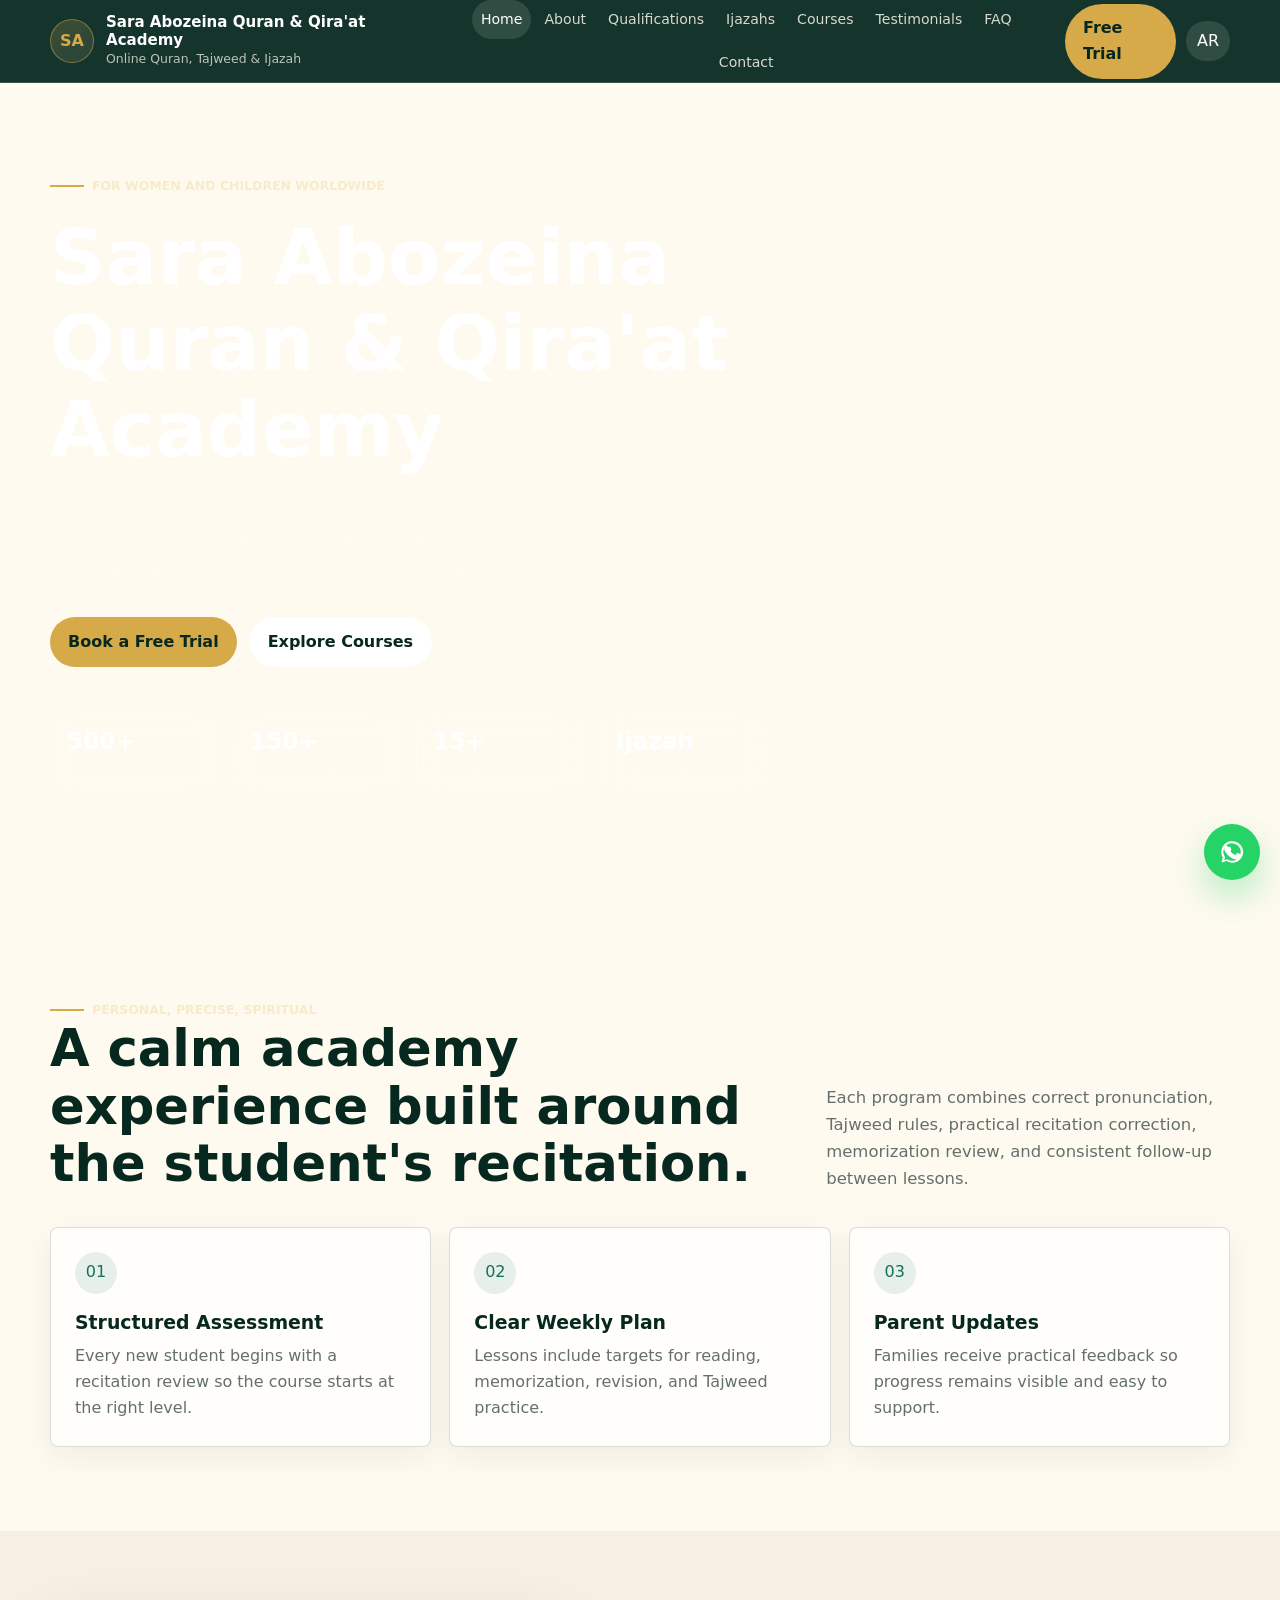
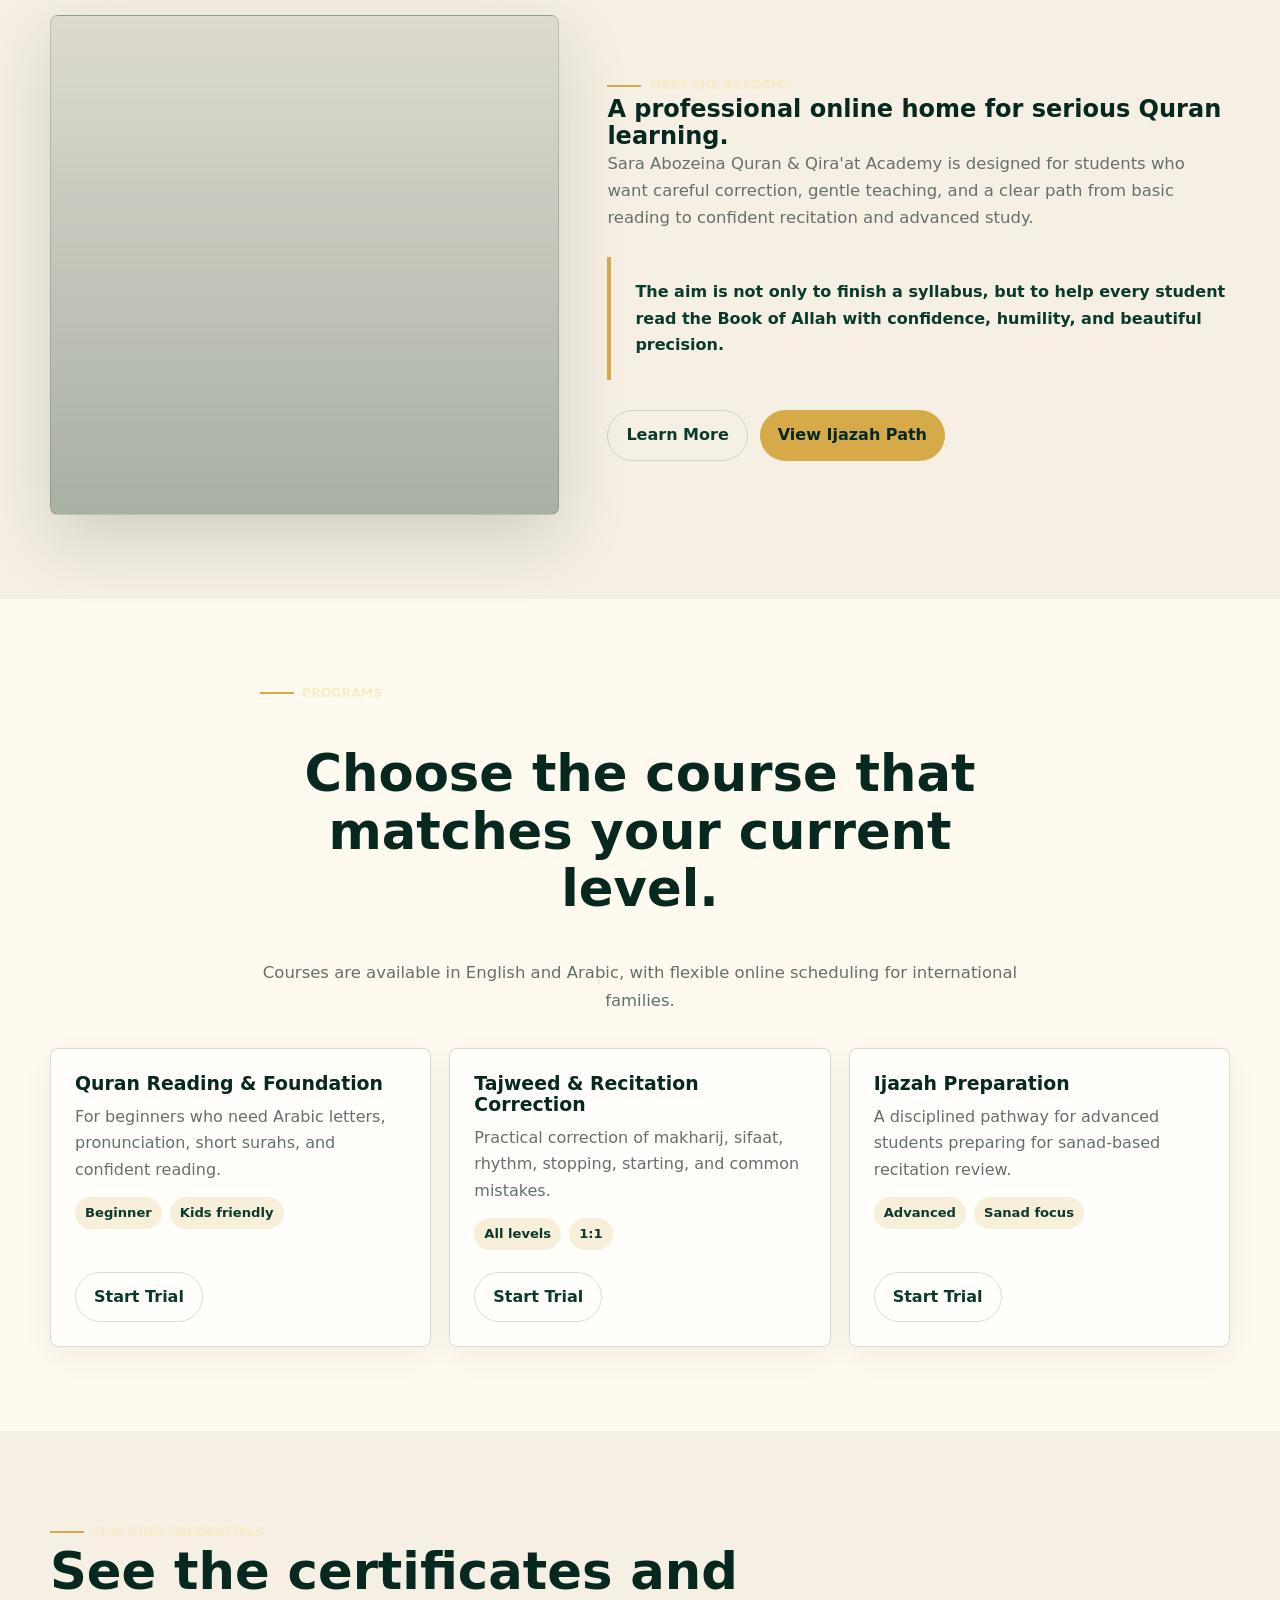
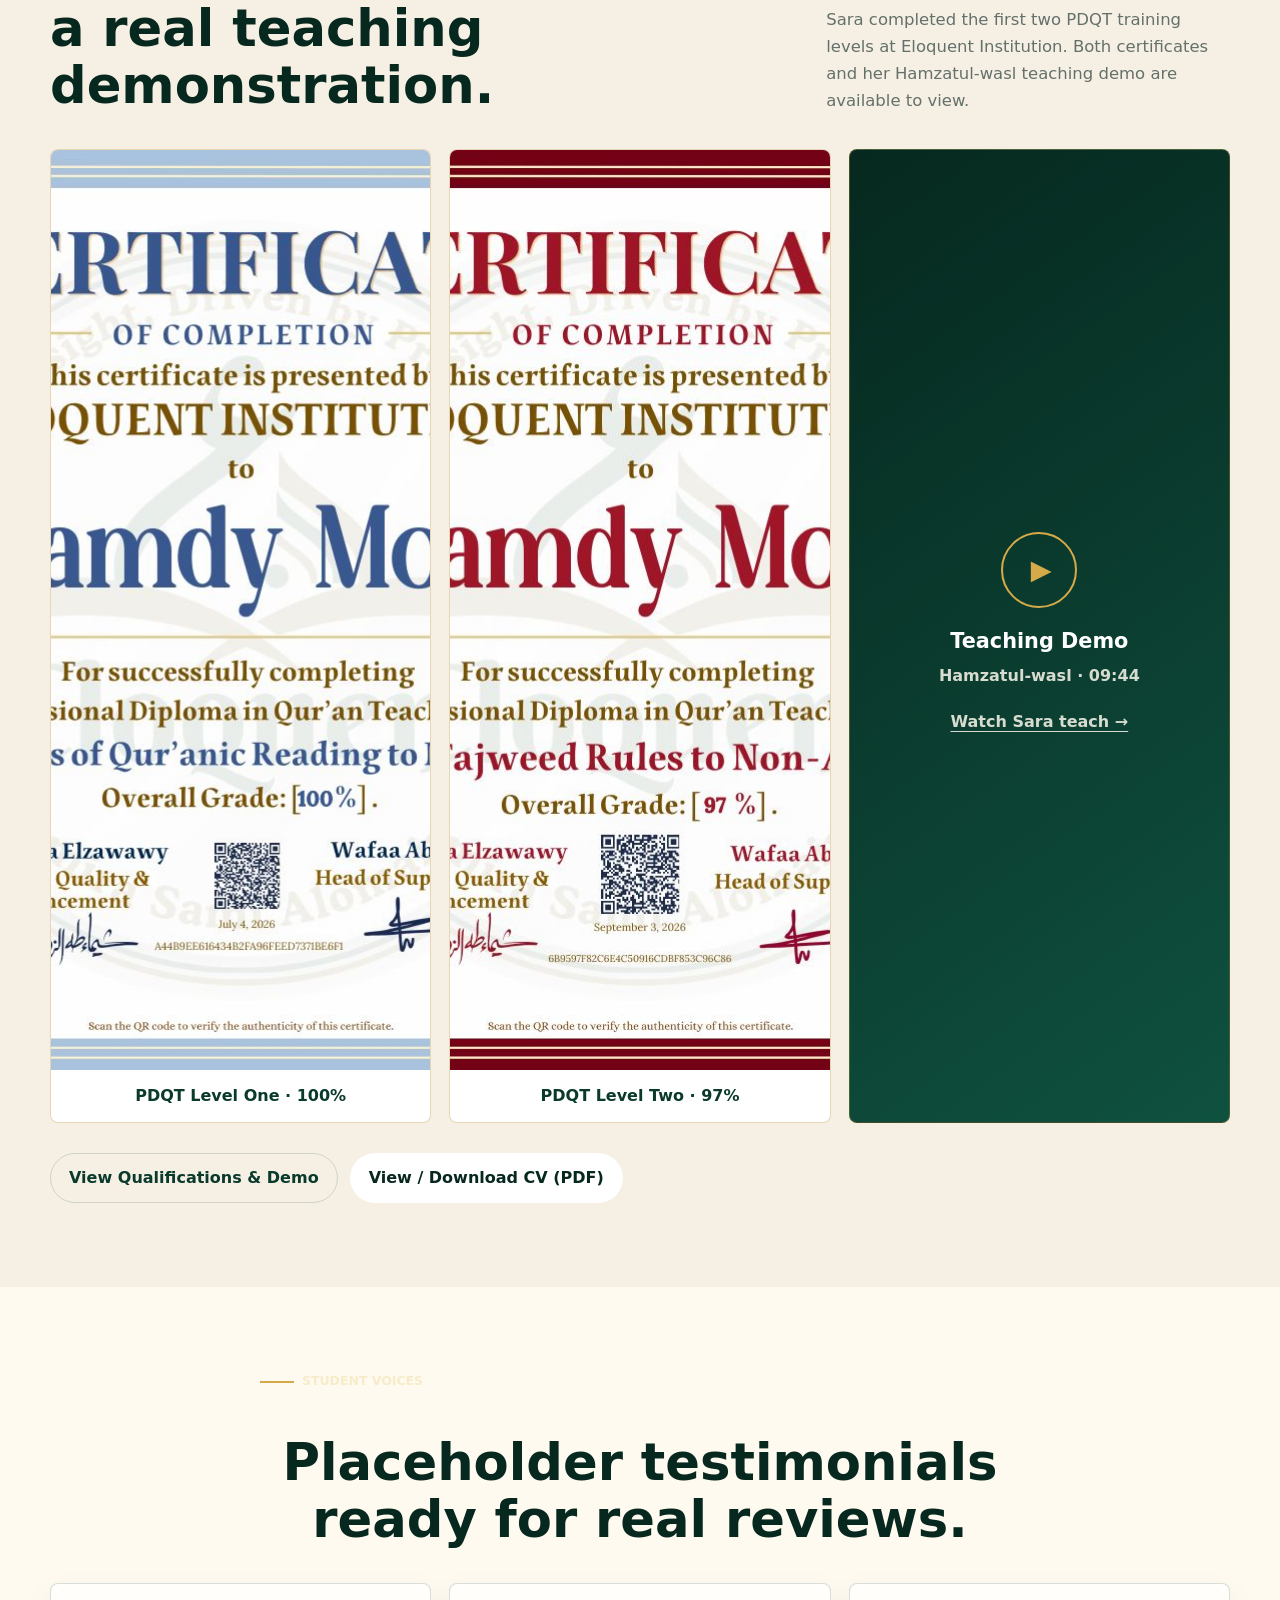
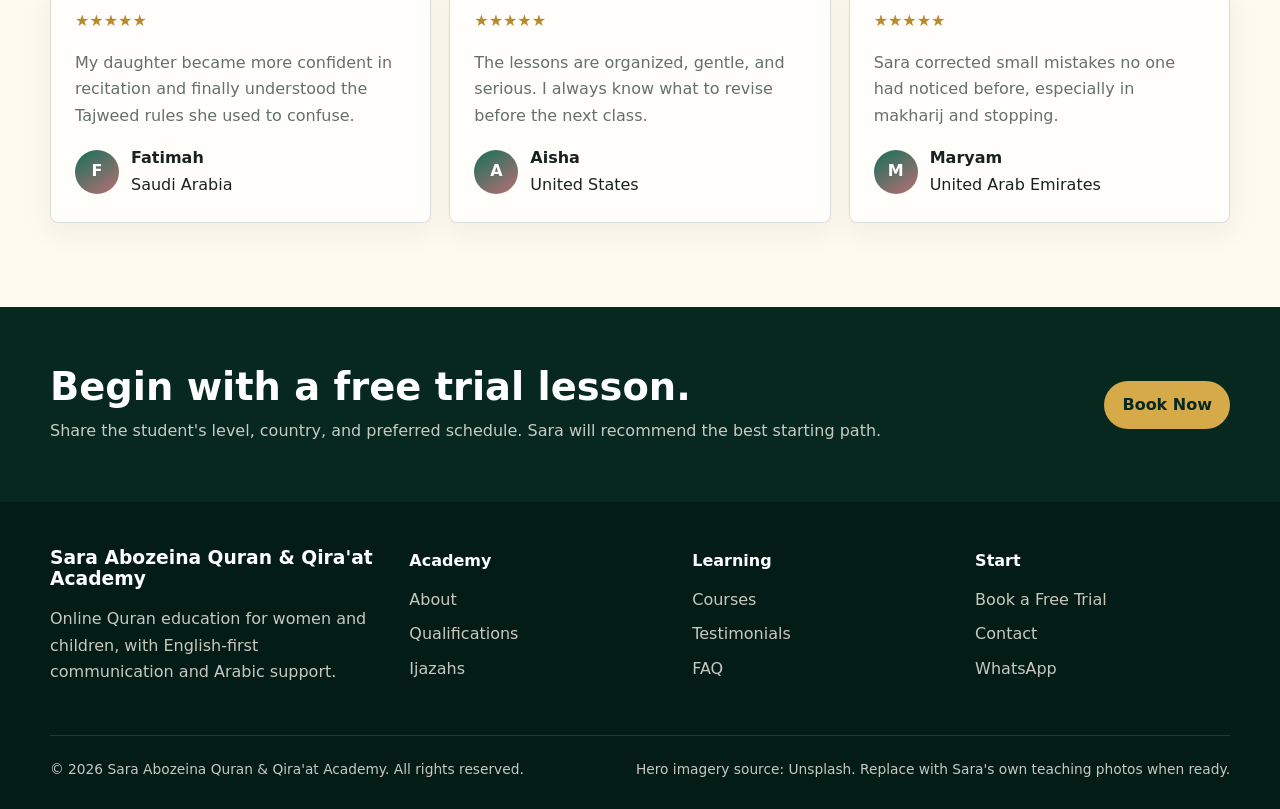
==== commit b721d5a2: "Add public professional CV link" ====
--- a/index.html
+++ b/index.html
@@ -175,7 +175,7 @@
           <a class="credential-home-card" href="assets/certificates/pdqt-level-2.pdf" target="_blank" rel="noopener"><img src="assets/certificates/pdqt-level-2.jpg" alt="PDQT Level Two certificate issued to Sara Hamdy Mohamed" loading="lazy" width="1300" height="920"><span data-en="PDQT Level Two · 97%" data-ar="شهادة المستوى الثاني · ٩٧٪">PDQT Level Two · 97%</span></a>
           <a class="credential-home-card demo-home-card" href="qualifications.html#demo"><span class="demo-play" aria-hidden="true">▶</span><strong data-en="Teaching Demo" data-ar="ديمو الشرح">Teaching Demo</strong><span data-en="Hamzatul-wasl · 09:44" data-ar="همزة الوصل · ٠٩:٤٤">Hamzatul-wasl · 09:44</span><span class="demo-watch" data-en="Watch Sara teach →" data-ar="شاهدي شرح سارة ←">Watch Sara teach →</span></a>
         </div>
-        <div class="section-actions"><a class="btn btn-outline" href="qualifications.html" data-en="View Qualifications &amp; Demo" data-ar="عرض الشهادات والديمو">View Qualifications &amp; Demo</a></div>
+        <div class="section-actions"><a class="btn btn-outline" href="qualifications.html" data-en="View Qualifications &amp; Demo" data-ar="عرض الشهادات والديمو">View Qualifications &amp; Demo</a><a class="btn btn-secondary" href="https://drive.google.com/file/d/1fhG29530J4eIi4jlKOR6bDzQGk4cJKAF/view?usp=drivesdk" target="_blank" rel="noopener noreferrer" type="application/pdf" data-en="View / Download CV (PDF)" data-ar="عرض / تحميل السيرة الذاتية (PDF)">View / Download CV (PDF)</a></div>
       </div>
     </section>
 
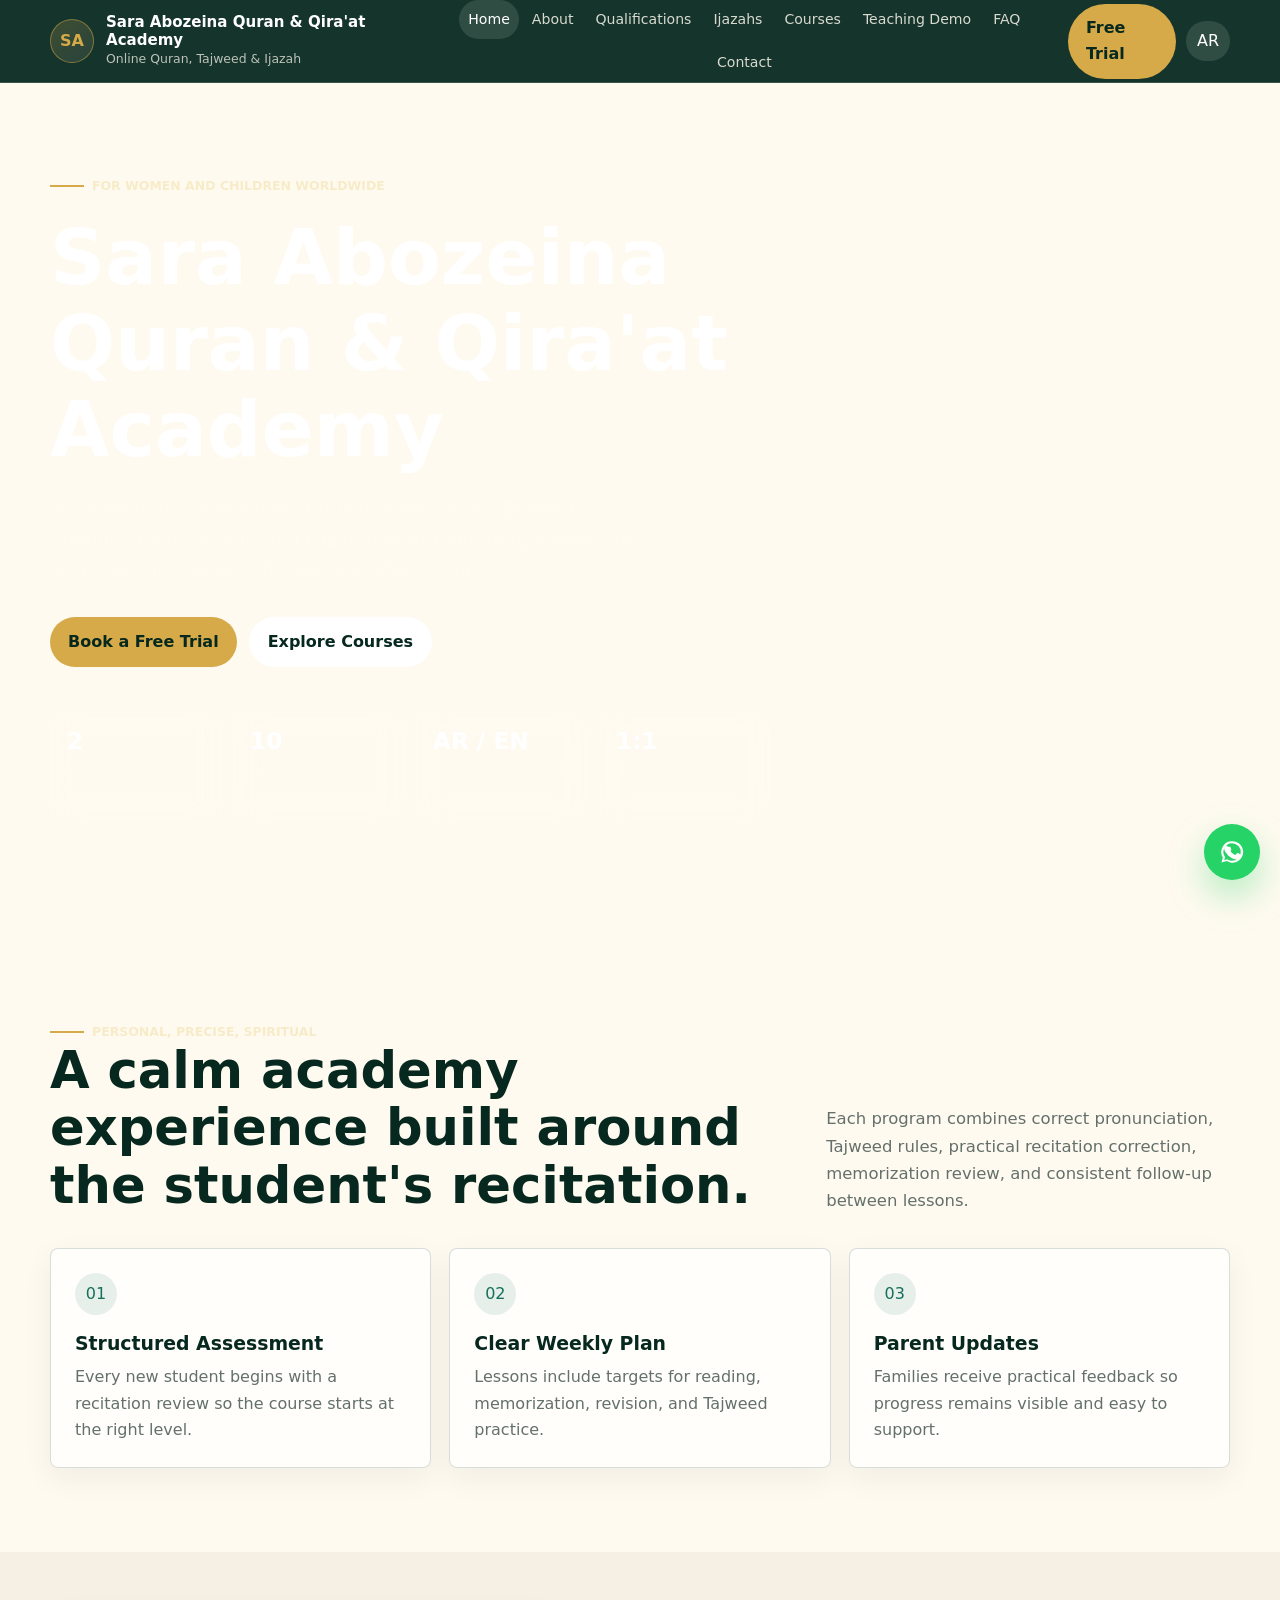
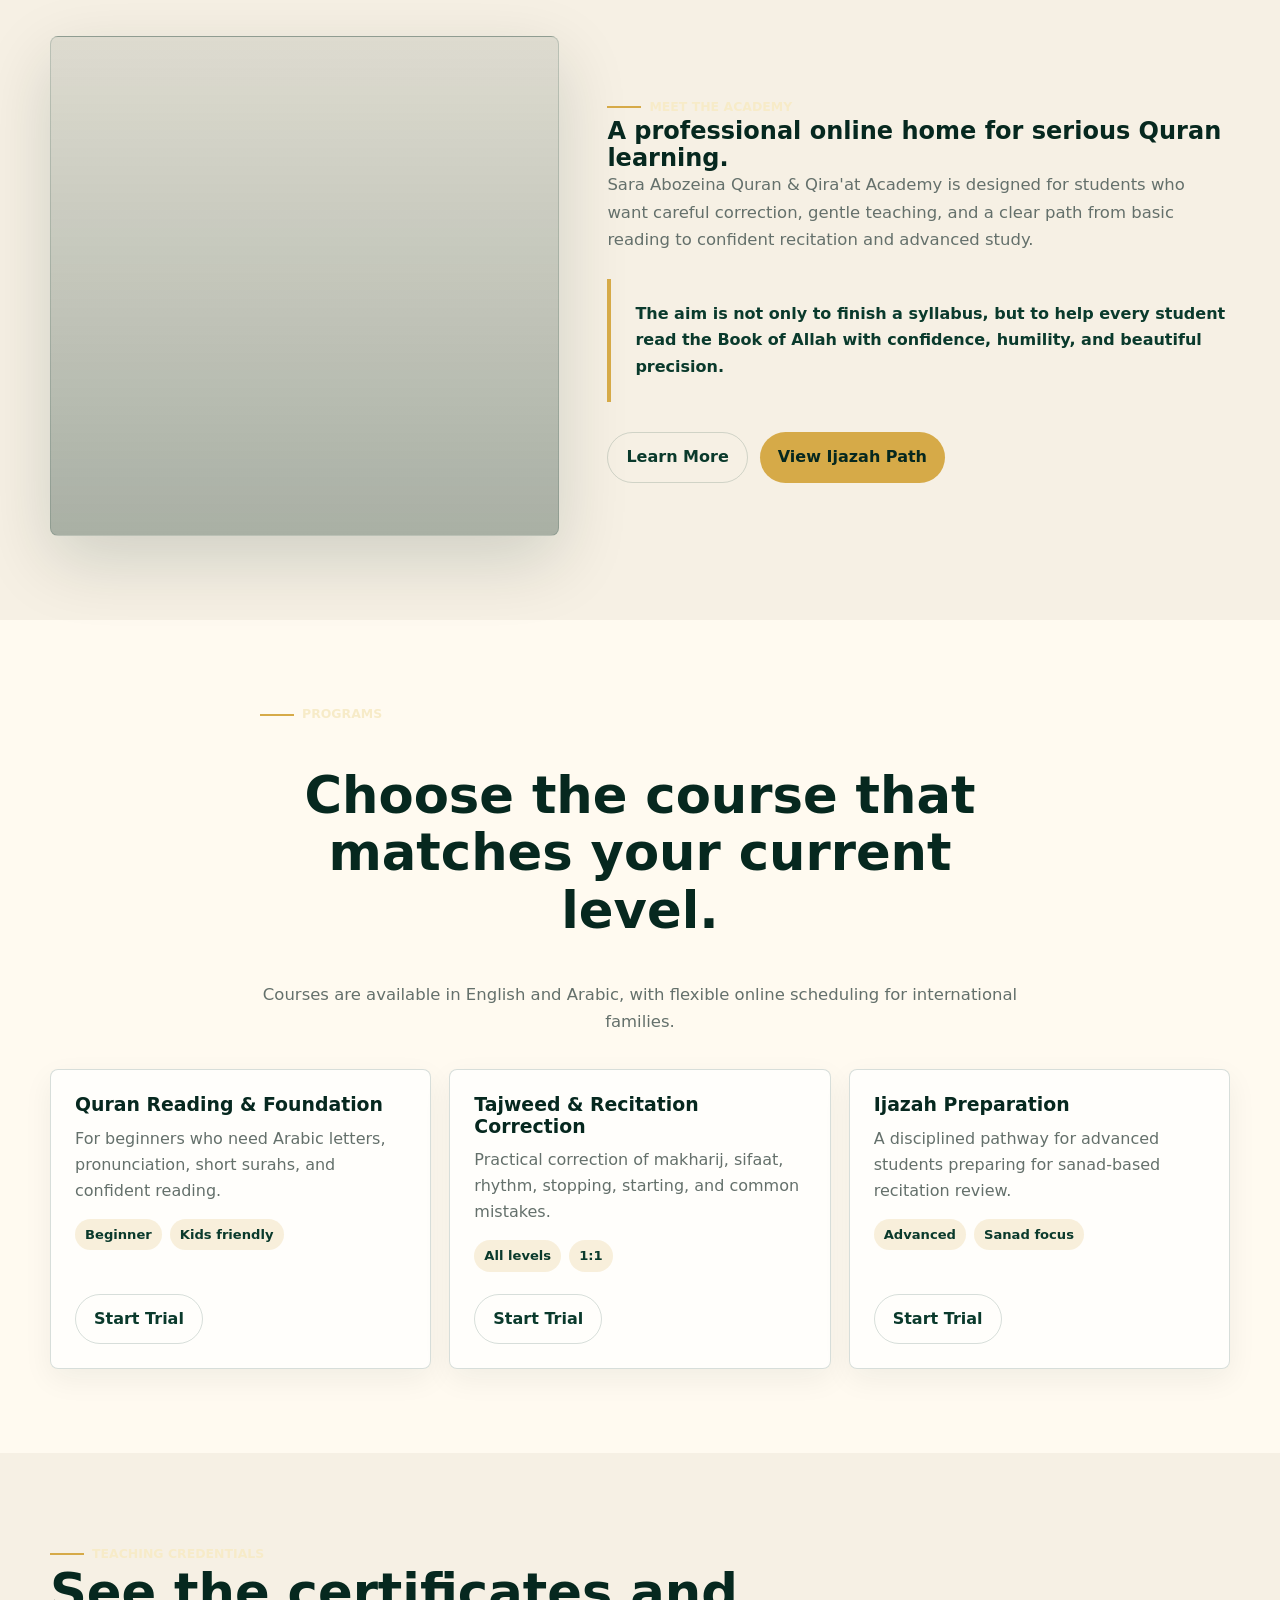
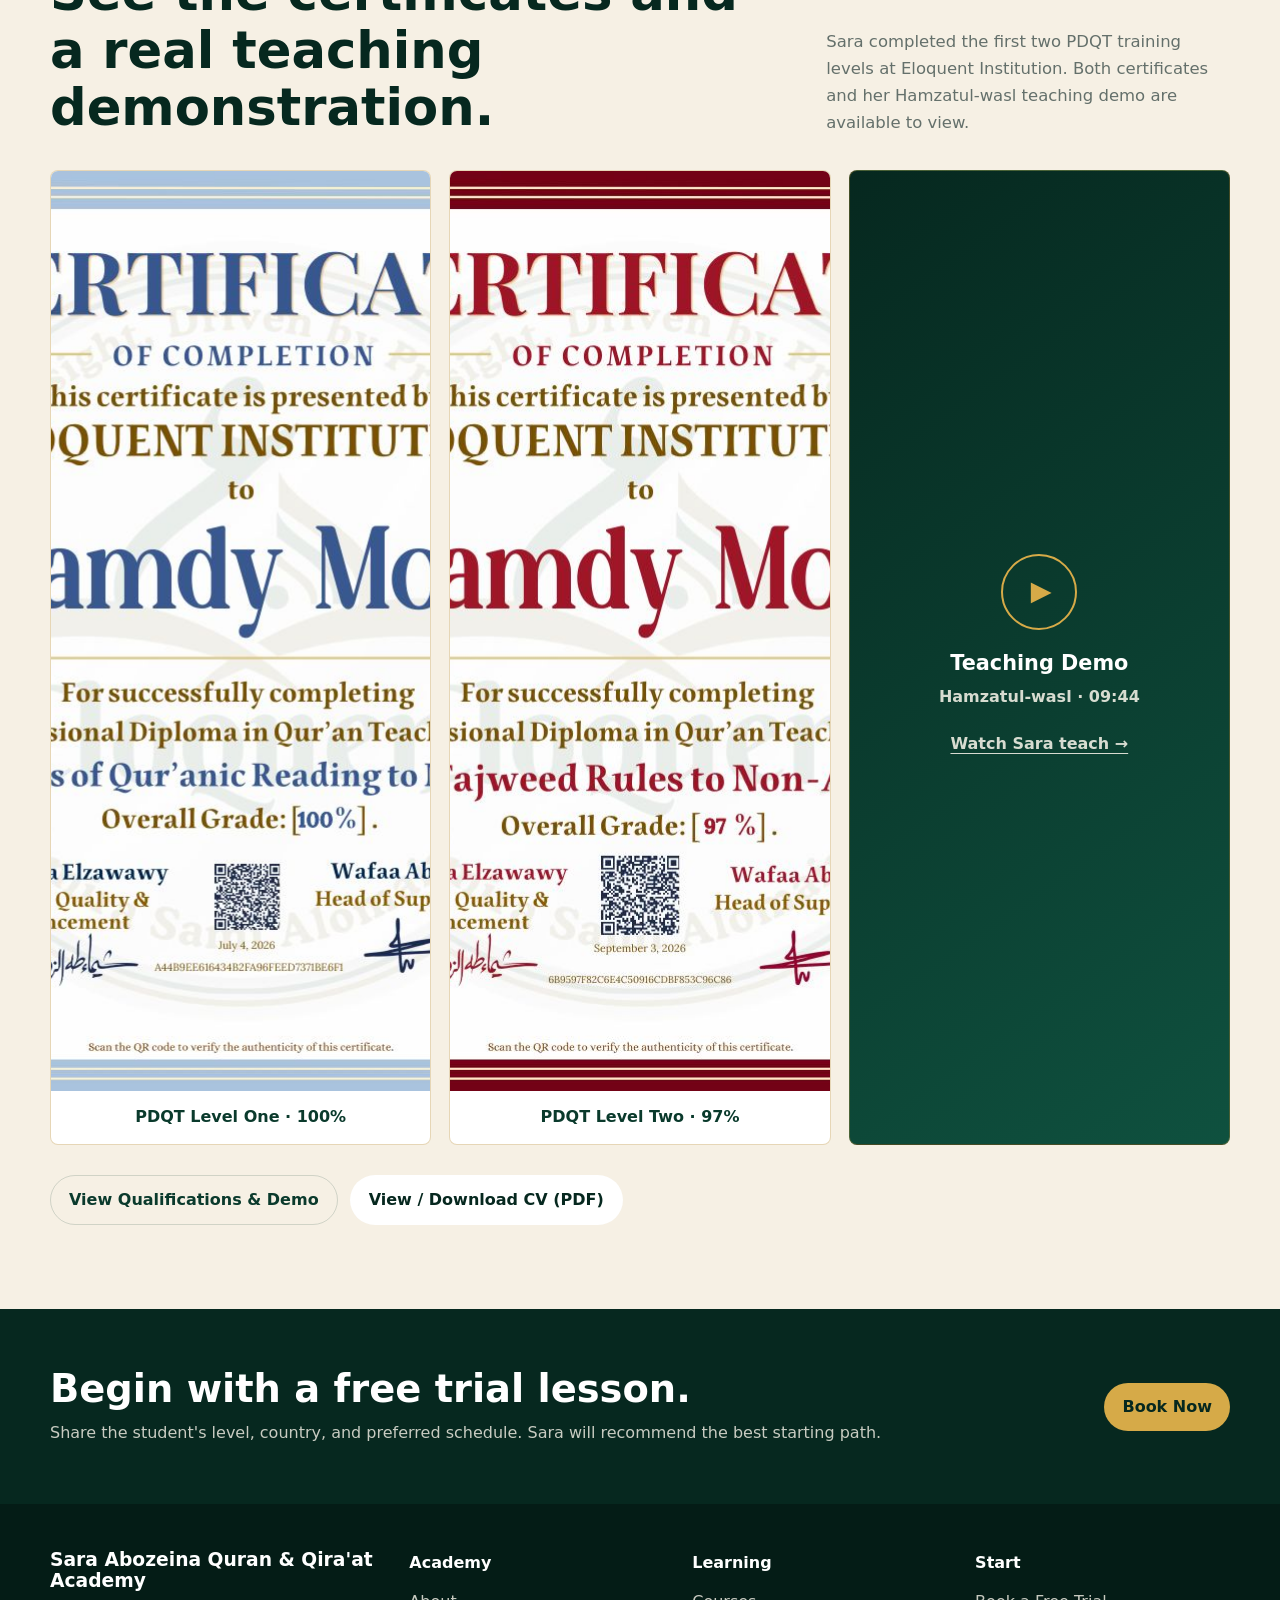
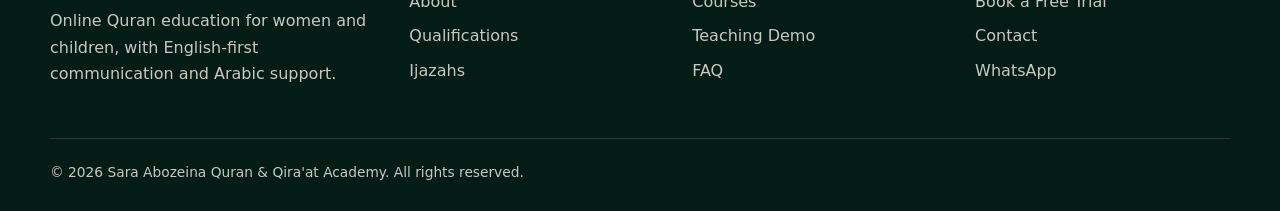
==== commit f759ffd3: "Remove unverified metrics and example testimonials; direct users to real teaching demo" ====
--- a/index.html
+++ b/index.html
@@ -53,7 +53,7 @@
         <a href="qualifications.html" data-en="Qualifications" data-ar="المؤهلات">Qualifications</a>
         <a href="ijazahs.html" data-en="Ijazahs" data-ar="الإجازات">Ijazahs</a>
         <a href="courses.html" data-en="Courses" data-ar="الدورات">Courses</a>
-        <a href="testimonials.html" data-en="Testimonials" data-ar="آراء الطالبات">Testimonials</a>
+        <a href="qualifications.html#demo" data-en="Teaching Demo" data-ar="نموذج الشرح">Teaching Demo</a>
         <a href="faq.html" data-en="FAQ" data-ar="الأسئلة">FAQ</a>
         <a href="contact.html" data-en="Contact" data-ar="تواصل">Contact</a>
       </nav>
@@ -79,10 +79,10 @@
             <a class="btn btn-secondary" href="courses.html" data-en="Explore Courses" data-ar="استكشفي الدورات">Explore Courses</a>
           </div>
           <div class="hero-badges" aria-label="Academy highlights">
-            <div class="metric"><strong>500+</strong><span data-en="Teaching hours" data-ar="ساعة تدريس">Teaching hours</span></div>
-            <div class="metric"><strong>150+</strong><span data-en="Students guided" data-ar="طالبة وطالب">Students guided</span></div>
-            <div class="metric"><strong>15+</strong><span data-en="Countries reached" data-ar="دولة">Countries reached</span></div>
-            <div class="metric"><strong data-en="Ijazah" data-ar="إجازة">Ijazah</strong><span data-en="Focused pathway" data-ar="مسار متخصص">Focused pathway</span></div>
+            <div class="metric"><strong>2</strong><span data-en="PDQT levels completed" data-ar="مستويان في دورة PDQT">PDQT levels completed</span></div>
+            <div class="metric"><strong>10</strong><span data-en="Qira’at in sanad record" data-ar="قراءات في مستند الأسانيد">Qira’at in sanad record</span></div>
+            <div class="metric"><strong>AR / EN</strong><span data-en="Teaching languages" data-ar="لغتا التدريس">Teaching languages</span></div>
+            <div class="metric"><strong>1:1</strong><span data-en="Individual lessons" data-ar="حصص فردية">Individual lessons</span></div>
           </div>
         </div>
       </div>
@@ -179,31 +179,7 @@
       </div>
     </section>
 
-    <section class="section">
-      <div class="container">
-        <div class="section-head center">
-          <span class="eyebrow" data-en="Student voices" data-ar="آراء الطالبات">Student voices</span>
-          <h2 data-en="Placeholder testimonials ready for real reviews." data-ar="نماذج آراء جاهزة للاستبدال بآراء حقيقية.">Placeholder testimonials ready for real reviews.</h2>
-        </div>
-        <div class="grid grid-3">
-          <article class="testimonial">
-            <div class="stars">★★★★★</div>
-            <p data-en="My daughter became more confident in recitation and finally understood the Tajweed rules she used to confuse." data-ar="ابنتي أصبحت أكثر ثقة في التلاوة وفهمت قواعد التجويد التي كانت تخلط بينها.">My daughter became more confident in recitation and finally understood the Tajweed rules she used to confuse.</p>
-            <div class="person"><span class="avatar">F</span><div><strong>Fatimah</strong><br><span data-en="Saudi Arabia" data-ar="السعودية">Saudi Arabia</span></div></div>
-          </article>
-          <article class="testimonial">
-            <div class="stars">★★★★★</div>
-            <p data-en="The lessons are organized, gentle, and serious. I always know what to revise before the next class." data-ar="الحصص منظمة ورفيقة وجادة، وأعرف دائما ما أراجعه قبل الحصة التالية.">The lessons are organized, gentle, and serious. I always know what to revise before the next class.</p>
-            <div class="person"><span class="avatar">A</span><div><strong>Aisha</strong><br><span data-en="United States" data-ar="الولايات المتحدة">United States</span></div></div>
-          </article>
-          <article class="testimonial">
-            <div class="stars">★★★★★</div>
-            <p data-en="Sara corrected small mistakes no one had noticed before, especially in makharij and stopping." data-ar="صححت المعلمة سارة أخطاء دقيقة لم ينتبه لها أحد من قبل، خاصة في المخارج والوقف.">Sara corrected small mistakes no one had noticed before, especially in makharij and stopping.</p>
-            <div class="person"><span class="avatar">M</span><div><strong>Maryam</strong><br><span data-en="United Arab Emirates" data-ar="الإمارات">United Arab Emirates</span></div></div>
-          </article>
-        </div>
-      </div>
-    </section>
+
 
     <section class="cta-band">
       <div class="container">
@@ -224,12 +200,12 @@
           <p data-en="Online Quran education for women and children, with English-first communication and Arabic support." data-ar="تعليم القرآن عن بعد للنساء والأطفال، بتواصل أساسي بالإنجليزية ودعم عربي.">Online Quran education for women and children, with English-first communication and Arabic support.</p>
         </div>
         <div><h4 data-en="Academy" data-ar="الأكاديمية">Academy</h4><div class="footer-links"><a href="about.html" data-en="About" data-ar="عن المعلمة">About</a><a href="qualifications.html" data-en="Qualifications" data-ar="المؤهلات">Qualifications</a><a href="ijazahs.html" data-en="Ijazahs" data-ar="الإجازات">Ijazahs</a></div></div>
-        <div><h4 data-en="Learning" data-ar="التعلم">Learning</h4><div class="footer-links"><a href="courses.html" data-en="Courses" data-ar="الدورات">Courses</a><a href="testimonials.html" data-en="Testimonials" data-ar="آراء الطالبات">Testimonials</a><a href="faq.html" data-en="FAQ" data-ar="الأسئلة">FAQ</a></div></div>
+        <div><h4 data-en="Learning" data-ar="التعلم">Learning</h4><div class="footer-links"><a href="courses.html" data-en="Courses" data-ar="الدورات">Courses</a><a href="qualifications.html#demo" data-en="Teaching Demo" data-ar="نموذج الشرح">Teaching Demo</a><a href="faq.html" data-en="FAQ" data-ar="الأسئلة">FAQ</a></div></div>
         <div><h4 data-en="Start" data-ar="ابدئي">Start</h4><div class="footer-links"><a href="book.html" data-en="Book a Free Trial" data-ar="حجز تجربة مجانية">Book a Free Trial</a><a href="contact.html" data-en="Contact" data-ar="تواصل">Contact</a><a data-whatsapp-link href="#" data-en="WhatsApp" data-ar="واتساب">WhatsApp</a></div></div>
       </div>
       <div class="footer-bottom">
         <span data-en="© 2026 Sara Abozeina Quran & Qira'at Academy. All rights reserved." data-ar="© 2026 أكاديمية سارة أبوزينة للقرآن والقراءات. جميع الحقوق محفوظة.">© 2026 Sara Abozeina Quran & Qira'at Academy. All rights reserved.</span>
-        <span data-en="Hero imagery source: Unsplash. Replace with Sara's own teaching photos when ready." data-ar="مصدر الصور: Unsplash. يستبدل لاحقا بصور تعليمية خاصة بسارة.">Hero imagery source: Unsplash. Replace with Sara's own teaching photos when ready.</span>
+        
       </div>
     </div>
   </footer>
